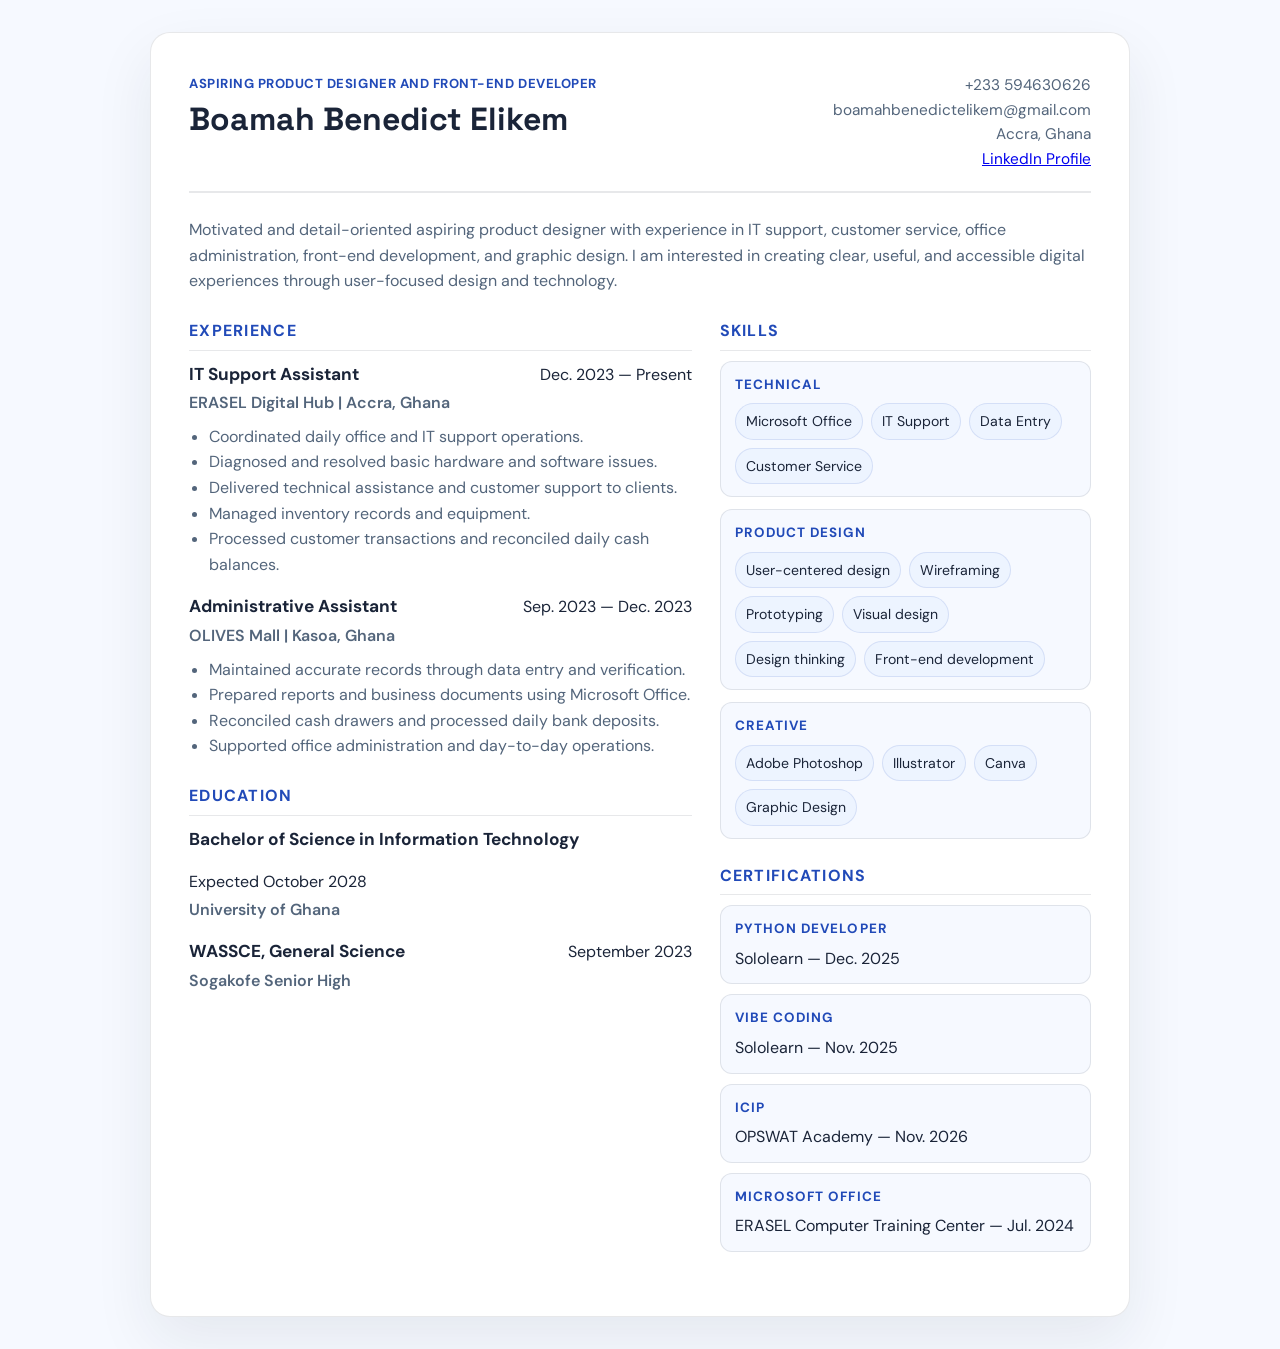
==== cv.html @ 37242420 "Polish portfolio presentation and accessibility" ====
<!DOCTYPE html>
<html lang="en">

<head>
    <meta charset="UTF-8" />
    <meta name="viewport" content="width=device-width, initial-scale=1.0" />
    <title>Boamah Benedict Elikem | CV</title>
    <link rel="preconnect" href="https://fonts.googleapis.com" />
    <link rel="preconnect" href="https://fonts.gstatic.com" crossorigin />
    <link href="https://fonts.googleapis.com/css2?family=DM+Sans:wght@400;500;600;700&amp;family=Space+Grotesk:wght@500;600;700&amp;display=swap" rel="stylesheet" />
    <style>
        :root {
            --primary: #214ab8;
            --accent: #1d9d8b;
            --text: #1a2438;
            --muted: #53657b;
            --bg: #f6f9ff;
            --card: #ffffff;
            --line: rgba(26, 36, 56, 0.1);
        }

        * {
            box-sizing: border-box;
        }

        body {
            margin: 0;
            font-family: "DM Sans", Arial, Helvetica, sans-serif;
            background: var(--bg);
            color: var(--text);
            line-height: 1.6;
        }

        .page {
            max-width: 980px;
            margin: 32px auto;
            background: var(--card);
            border: 1px solid var(--line);
            border-radius: 20px;
            box-shadow: 0 24px 60px rgba(26, 36, 56, 0.08);
            padding: 40px 38px;
        }

        .top {
            display: flex;
            justify-content: space-between;
            gap: 20px;
            border-bottom: 2px solid var(--line);
            padding-bottom: 20px;
            margin-bottom: 24px;
        }

        h1 {
            font-family: "Space Grotesk", Arial, Helvetica, sans-serif;
            margin: 0 0 6px;
            font-size: clamp(2rem, 2vw, 2.8rem);
        }

        .role {
            color: var(--primary);
            font-weight: 700;
            letter-spacing: 0.04em;
            text-transform: uppercase;
            font-size: 0.82rem;
        }

        .contact {
            text-align: right;
            font-size: 0.96rem;
            color: var(--muted);
        }

        .summary {
            margin-bottom: 24px;
            color: var(--muted);
            font-size: 1rem;
        }

        .grid {
            display: grid;
            grid-template-columns: 1.15fr 0.85fr;
            gap: 28px;
        }

        .section {
            margin-bottom: 24px;
        }

        .section h2 {
            font-size: 1rem;
            letter-spacing: 0.08em;
            text-transform: uppercase;
            color: var(--primary);
            margin: 0 0 10px;
            border-bottom: 1px solid var(--line);
            padding-bottom: 6px;
        }

        .job {
            margin-bottom: 16px;
        }

        .job-header {
            display: flex;
            justify-content: space-between;
            align-items: baseline;
            gap: 16px;
            flex-wrap: wrap;
        }

        .job-header h3 {
            margin: 0;
            font-size: 1.08rem;
        }

        .job-company {
            color: var(--muted);
            font-weight: 600;
            margin: 2px 0 6px;
        }

        .job ul {
            margin: 8px 0 0 20px;
            color: var(--muted);
            padding: 0;
        }

        .right-col .meta {
            display: grid;
            gap: 12px;
        }

        .meta-box {
            background: var(--bg);
            border: 1px solid var(--line);
            border-radius: 12px;
            padding: 12px 14px;
        }

        .meta-box strong {
            display: block;
            font-size: 0.84rem;
            text-transform: uppercase;
            letter-spacing: 0.08em;
            color: var(--primary);
            margin-bottom: 6px;
        }

        .certification + .certification {
            margin-top: 10px;
        }

        .skills {
            display: flex;
            flex-wrap: wrap;
            gap: 8px;
            margin-top: 8px;
        }

        .skills span {
            background: #edf4ff;
            color: var(--text);
            border: 1px solid rgba(33, 74, 184, 0.12);
            padding: 6px 10px;
            border-radius: 999px;
            font-size: 0.88rem;
        }

        @media print {
            body {
                background: #ffffff;
            }

            .page {
                margin: 0;
                max-width: none;
                border: 0;
                border-radius: 0;
                box-shadow: none;
            }
        }

        @media (max-width: 760px) {
            .page {
                padding: 24px 20px;
                margin: 18px auto;
            }

            .top,
            .grid {
                display: block;
            }

            .contact {
                text-align: left;
                margin-top: 10px;
            }
        }
    </style>
</head>

<body>
    <div class="page">
        <div class="top">
            <div>
                <div class="role">Aspiring Product Designer and Front-End Developer</div>
                <h1>Boamah Benedict Elikem</h1>
            </div>
            <div class="contact">
                <div>+233 594630626</div>
                <div>boamahbenedictelikem@gmail.com</div>
                <div>Accra, Ghana</div>
                <div><a href="https://www.linkedin.com/in/boamahelikem/" target="_blank"
                    rel="noopener noreferrer">LinkedIn Profile</a></div>
            </div>
        </div>

        <div class="summary">
            Motivated and detail-oriented aspiring product designer with experience in IT support, customer service,
            office administration, front-end development, and graphic design. I am interested in creating clear, useful, and
            accessible digital experiences through user-focused design and technology.
        </div>

        <div class="grid">
            <main>
                <div class="section">
                    <h2>Experience</h2>

                    <div class="job">
                        <div class="job-header">
                            <h3>IT Support Assistant</h3>
                            <span>Dec. 2023 — Present</span>
                        </div>
                        <div class="job-company">ERASEL Digital Hub | Accra, Ghana</div>
                        <ul>
                            <li>Coordinated daily office and IT support operations.</li>
                            <li>Diagnosed and resolved basic hardware and software issues.</li>
                            <li>Delivered technical assistance and customer support to clients.</li>
                            <li>Managed inventory records and equipment.</li>
                            <li>Processed customer transactions and reconciled daily cash balances.</li>
                        </ul>
                    </div>

                    <div class="job">
                        <div class="job-header">
                            <h3>Administrative Assistant</h3>
                            <span>Sep. 2023 — Dec. 2023</span>
                        </div>
                        <div class="job-company">OLIVES Mall | Kasoa, Ghana</div>
                        <ul>
                            <li>Maintained accurate records through data entry and verification.</li>
                            <li>Prepared reports and business documents using Microsoft Office.</li>
                            <li>Reconciled cash drawers and processed daily bank deposits.</li>
                            <li>Supported office administration and day-to-day operations.</li>
                        </ul>
                    </div>
                </div>

                <div class="section">
                    <h2>Education</h2>
                    <div class="job">
                        <div class="job-header">
                            <h3>Bachelor of Science in Information Technology</h3>
                            <span>Expected October 2028</span>
                        </div>
                        <div class="job-company">University of Ghana</div>
                    </div>
                    <div class="job">
                        <div class="job-header">
                            <h3>WASSCE, General Science</h3>
                            <span>September 2023</span>
                        </div>
                        <div class="job-company">Sogakofe Senior High</div>
                    </div>
                </div>
            </main>

            <aside class="right-col">
                <div class="section">
                    <h2>Skills</h2>
                    <div class="meta">
                        <div class="meta-box">
                            <strong>Technical</strong>
                            <div class="skills">
                                <span>Microsoft Office</span>
                                <span>IT Support</span>
                                <span>Data Entry</span>
                                <span>Customer Service</span>
                            </div>
                        </div>
                        <div class="meta-box">
                            <strong>Product Design</strong>
                            <div class="skills">
                                <span>User-centered design</span>
                                <span>Wireframing</span>
                                <span>Prototyping</span>
                                <span>Visual design</span>
                                <span>Design thinking</span>
                                <span>Front-end development</span>
                            </div>
                        </div>
                        <div class="meta-box">
                            <strong>Creative</strong>
                            <div class="skills">
                                <span>Adobe Photoshop</span>
                                <span>Illustrator</span>
                                <span>Canva</span>
                                <span>Graphic Design</span>
                            </div>
                        </div>
                    </div>
                </div>

                <div class="section">
                    <h2>Certifications</h2>
                    <div class="meta-box certification">
                        <strong>Python Developer</strong>
                        Sololearn — Dec. 2025
                    </div>
                    <div class="meta-box certification">
                        <strong>Vibe Coding</strong>
                        Sololearn — Nov. 2025
                    </div>
                    <div class="meta-box certification">
                        <strong>ICIP</strong>
                        OPSWAT Academy — Nov. 2026
                    </div>
                    <div class="meta-box certification">
                        <strong>Microsoft Office</strong>
                        ERASEL Computer Training Center — Jul. 2024
                    </div>
                </div>
            </aside>
        </div>
    </div>
</body>

</html>
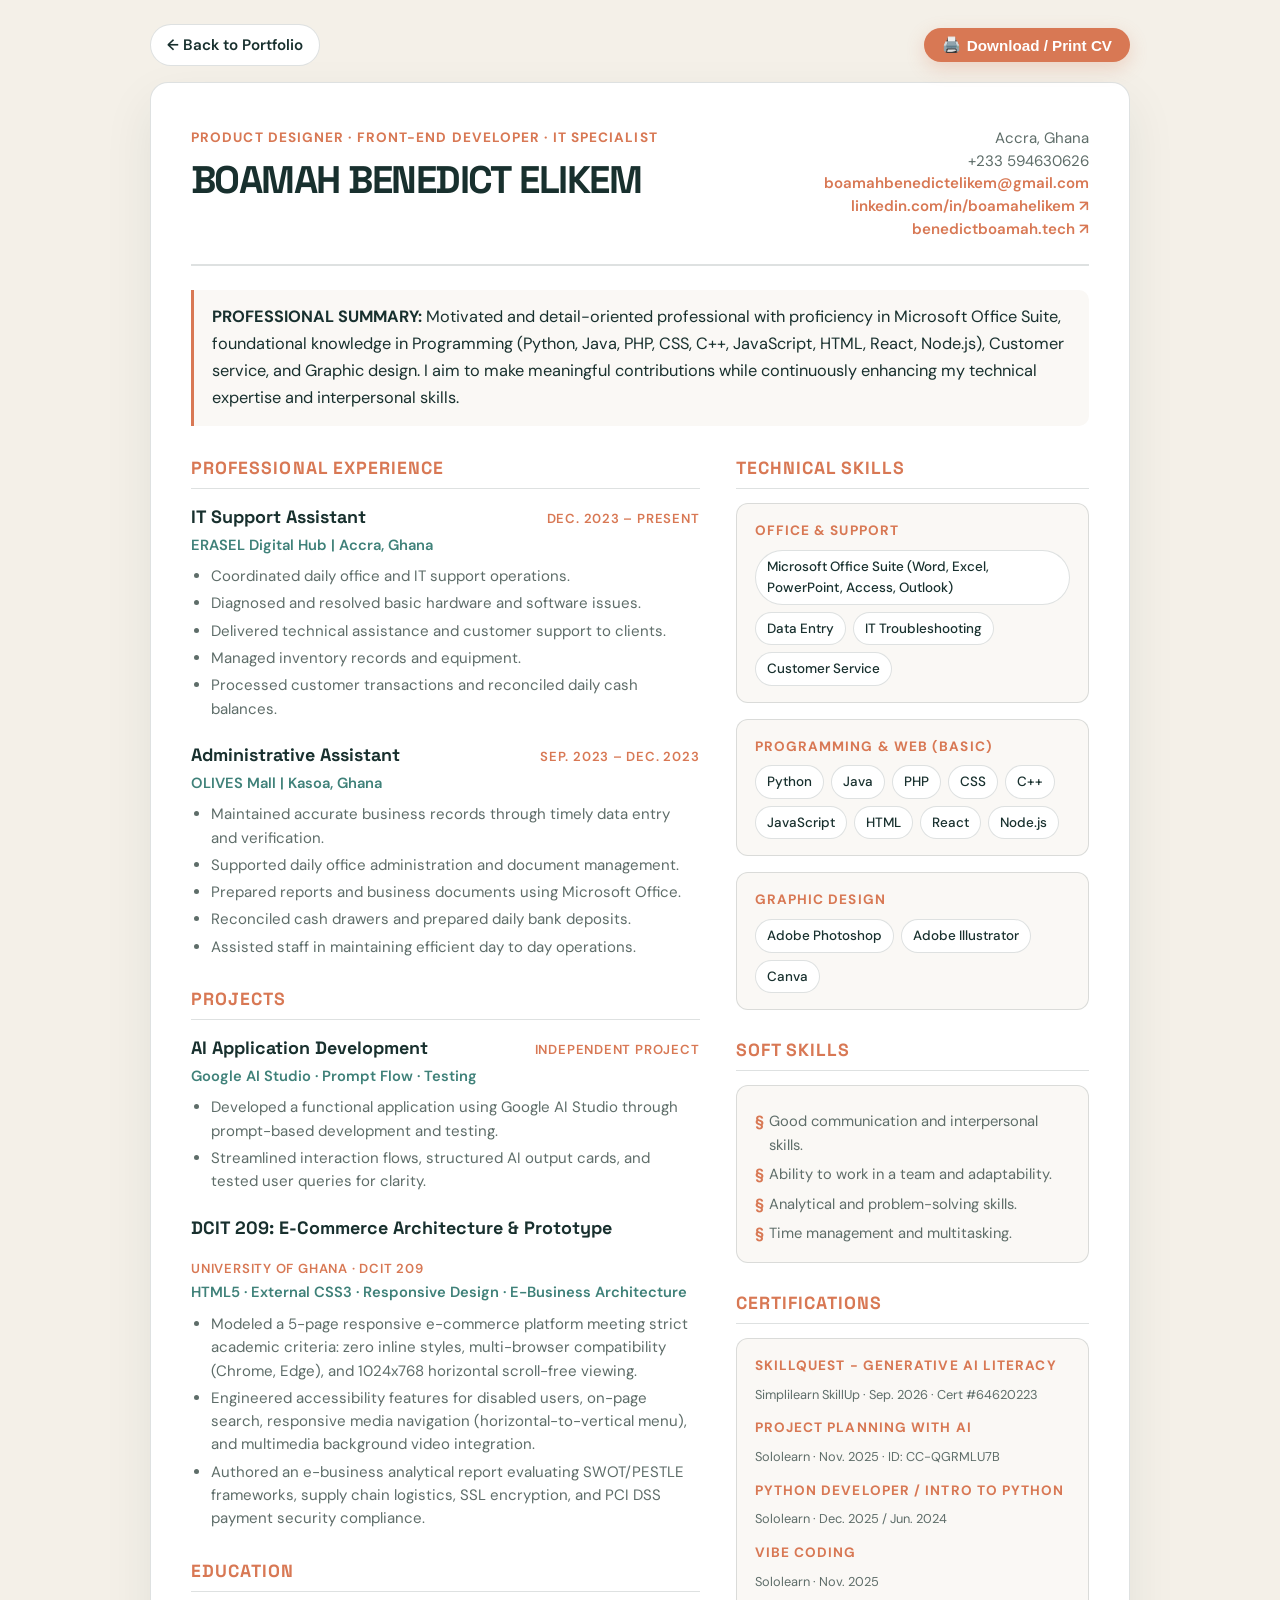
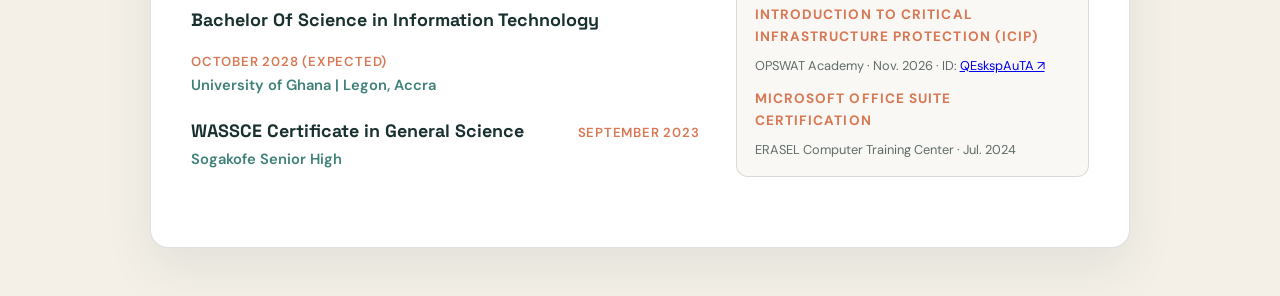
==== commit 174e4dec: "Enhance portfolio and CV with DCIT 209 e-commerce project, dark mode, case study modals, and verifie" ====
--- a/cv.html
+++ b/cv.html
@@ -1,338 +1,579 @@
-<!DOCTYPE html>
-<html lang="en">
-
-<head>
-    <meta charset="UTF-8" />
-    <meta name="viewport" content="width=device-width, initial-scale=1.0" />
-    <title>Boamah Benedict Elikem | CV</title>
-    <link rel="preconnect" href="https://fonts.googleapis.com" />
-    <link rel="preconnect" href="https://fonts.gstatic.com" crossorigin />
-    <link href="https://fonts.googleapis.com/css2?family=DM+Sans:wght@400;500;600;700&amp;family=Space+Grotesk:wght@500;600;700&amp;display=swap" rel="stylesheet" />
-    <style>
-        :root {
-            --primary: #214ab8;
-            --accent: #1d9d8b;
-            --text: #1a2438;
-            --muted: #53657b;
-            --bg: #f6f9ff;
-            --card: #ffffff;
-            --line: rgba(26, 36, 56, 0.1);
-        }
-
-        * {
-            box-sizing: border-box;
-        }
-
-        body {
-            margin: 0;
-            font-family: "DM Sans", Arial, Helvetica, sans-serif;
-            background: var(--bg);
-            color: var(--text);
-            line-height: 1.6;
-        }
-
-        .page {
-            max-width: 980px;
-            margin: 32px auto;
-            background: var(--card);
-            border: 1px solid var(--line);
-            border-radius: 20px;
-            box-shadow: 0 24px 60px rgba(26, 36, 56, 0.08);
-            padding: 40px 38px;
-        }
-
-        .top {
-            display: flex;
-            justify-content: space-between;
-            gap: 20px;
-            border-bottom: 2px solid var(--line);
-            padding-bottom: 20px;
-            margin-bottom: 24px;
-        }
-
-        h1 {
-            font-family: "Space Grotesk", Arial, Helvetica, sans-serif;
-            margin: 0 0 6px;
-            font-size: clamp(2rem, 2vw, 2.8rem);
-        }
-
-        .role {
-            color: var(--primary);
-            font-weight: 700;
-            letter-spacing: 0.04em;
-            text-transform: uppercase;
-            font-size: 0.82rem;
-        }
-
-        .contact {
-            text-align: right;
-            font-size: 0.96rem;
-            color: var(--muted);
-        }
-
-        .summary {
-            margin-bottom: 24px;
-            color: var(--muted);
-            font-size: 1rem;
-        }
-
-        .grid {
-            display: grid;
-            grid-template-columns: 1.15fr 0.85fr;
-            gap: 28px;
-        }
-
-        .section {
-            margin-bottom: 24px;
-        }
-
-        .section h2 {
-            font-size: 1rem;
-            letter-spacing: 0.08em;
-            text-transform: uppercase;
-            color: var(--primary);
-            margin: 0 0 10px;
-            border-bottom: 1px solid var(--line);
-            padding-bottom: 6px;
-        }
-
-        .job {
-            margin-bottom: 16px;
-        }
-
-        .job-header {
-            display: flex;
-            justify-content: space-between;
-            align-items: baseline;
-            gap: 16px;
-            flex-wrap: wrap;
-        }
-
-        .job-header h3 {
-            margin: 0;
-            font-size: 1.08rem;
-        }
-
-        .job-company {
-            color: var(--muted);
-            font-weight: 600;
-            margin: 2px 0 6px;
-        }
-
-        .job ul {
-            margin: 8px 0 0 20px;
-            color: var(--muted);
-            padding: 0;
-        }
-
-        .right-col .meta {
-            display: grid;
-            gap: 12px;
-        }
-
-        .meta-box {
-            background: var(--bg);
-            border: 1px solid var(--line);
-            border-radius: 12px;
-            padding: 12px 14px;
-        }
-
-        .meta-box strong {
-            display: block;
-            font-size: 0.84rem;
-            text-transform: uppercase;
-            letter-spacing: 0.08em;
-            color: var(--primary);
-            margin-bottom: 6px;
-        }
-
-        .certification + .certification {
-            margin-top: 10px;
-        }
-
-        .skills {
-            display: flex;
-            flex-wrap: wrap;
-            gap: 8px;
-            margin-top: 8px;
-        }
-
-        .skills span {
-            background: #edf4ff;
-            color: var(--text);
-            border: 1px solid rgba(33, 74, 184, 0.12);
-            padding: 6px 10px;
-            border-radius: 999px;
-            font-size: 0.88rem;
-        }
-
-        @media print {
-            body {
-                background: #ffffff;
-            }
-
-            .page {
-                margin: 0;
-                max-width: none;
-                border: 0;
-                border-radius: 0;
-                box-shadow: none;
-            }
-        }
-
-        @media (max-width: 760px) {
-            .page {
-                padding: 24px 20px;
-                margin: 18px auto;
-            }
-
-            .top,
-            .grid {
-                display: block;
-            }
-
-            .contact {
-                text-align: left;
-                margin-top: 10px;
-            }
-        }
-    </style>
-</head>
-
-<body>
-    <div class="page">
-        <div class="top">
-            <div>
-                <div class="role">Aspiring Product Designer and Front-End Developer</div>
-                <h1>Boamah Benedict Elikem</h1>
-            </div>
-            <div class="contact">
-                <div>+233 594630626</div>
-                <div>boamahbenedictelikem@gmail.com</div>
-                <div>Accra, Ghana</div>
-                <div><a href="https://www.linkedin.com/in/boamahelikem/" target="_blank"
-                    rel="noopener noreferrer">LinkedIn Profile</a></div>
-            </div>
-        </div>
-
-        <div class="summary">
-            Motivated and detail-oriented aspiring product designer with experience in IT support, customer service,
-            office administration, front-end development, and graphic design. I am interested in creating clear, useful, and
-            accessible digital experiences through user-focused design and technology.
-        </div>
-
-        <div class="grid">
-            <main>
-                <div class="section">
-                    <h2>Experience</h2>
-
-                    <div class="job">
-                        <div class="job-header">
-                            <h3>IT Support Assistant</h3>
-                            <span>Dec. 2023 — Present</span>
-                        </div>
-                        <div class="job-company">ERASEL Digital Hub | Accra, Ghana</div>
-                        <ul>
-                            <li>Coordinated daily office and IT support operations.</li>
-                            <li>Diagnosed and resolved basic hardware and software issues.</li>
-                            <li>Delivered technical assistance and customer support to clients.</li>
-                            <li>Managed inventory records and equipment.</li>
-                            <li>Processed customer transactions and reconciled daily cash balances.</li>
-                        </ul>
-                    </div>
-
-                    <div class="job">
-                        <div class="job-header">
-                            <h3>Administrative Assistant</h3>
-                            <span>Sep. 2023 — Dec. 2023</span>
-                        </div>
-                        <div class="job-company">OLIVES Mall | Kasoa, Ghana</div>
-                        <ul>
-                            <li>Maintained accurate records through data entry and verification.</li>
-                            <li>Prepared reports and business documents using Microsoft Office.</li>
-                            <li>Reconciled cash drawers and processed daily bank deposits.</li>
-                            <li>Supported office administration and day-to-day operations.</li>
-                        </ul>
-                    </div>
-                </div>
-
-                <div class="section">
-                    <h2>Education</h2>
-                    <div class="job">
-                        <div class="job-header">
-                            <h3>Bachelor of Science in Information Technology</h3>
-                            <span>Expected October 2028</span>
-                        </div>
-                        <div class="job-company">University of Ghana</div>
-                    </div>
-                    <div class="job">
-                        <div class="job-header">
-                            <h3>WASSCE, General Science</h3>
-                            <span>September 2023</span>
-                        </div>
-                        <div class="job-company">Sogakofe Senior High</div>
-                    </div>
-                </div>
-            </main>
-
-            <aside class="right-col">
-                <div class="section">
-                    <h2>Skills</h2>
-                    <div class="meta">
-                        <div class="meta-box">
-                            <strong>Technical</strong>
-                            <div class="skills">
-                                <span>Microsoft Office</span>
-                                <span>IT Support</span>
-                                <span>Data Entry</span>
-                                <span>Customer Service</span>
-                            </div>
-                        </div>
-                        <div class="meta-box">
-                            <strong>Product Design</strong>
-                            <div class="skills">
-                                <span>User-centered design</span>
-                                <span>Wireframing</span>
-                                <span>Prototyping</span>
-                                <span>Visual design</span>
-                                <span>Design thinking</span>
-                                <span>Front-end development</span>
-                            </div>
-                        </div>
-                        <div class="meta-box">
-                            <strong>Creative</strong>
-                            <div class="skills">
-                                <span>Adobe Photoshop</span>
-                                <span>Illustrator</span>
-                                <span>Canva</span>
-                                <span>Graphic Design</span>
-                            </div>
-                        </div>
-                    </div>
-                </div>
-
-                <div class="section">
-                    <h2>Certifications</h2>
-                    <div class="meta-box certification">
-                        <strong>Python Developer</strong>
-                        Sololearn — Dec. 2025
-                    </div>
-                    <div class="meta-box certification">
-                        <strong>Vibe Coding</strong>
-                        Sololearn — Nov. 2025
-                    </div>
-                    <div class="meta-box certification">
-                        <strong>ICIP</strong>
-                        OPSWAT Academy — Nov. 2026
-                    </div>
-                    <div class="meta-box certification">
-                        <strong>Microsoft Office</strong>
-                        ERASEL Computer Training Center — Jul. 2024
-                    </div>
-                </div>
-            </aside>
-        </div>
-    </div>
-</body>
-
+<!DOCTYPE html>
+<html lang="en">
+
+<head>
+    <meta charset="UTF-8" />
+    <meta name="viewport" content="width=device-width, initial-scale=1.0" />
+    <meta name="description" content="Curriculum Vitae of Boamah Benedict Elikem — Product Designer, Front-End Developer & IT Support Specialist based in Accra, Ghana." />
+    <title>Boamah Benedict Elikem | Curriculum Vitae</title>
+
+    <!-- Favicon -->
+    <link rel="icon" type="image/svg+xml" href="favicon.svg" />
+
+    <!-- Open Graph & Social -->
+    <meta property="og:title" content="Boamah Benedict Elikem | Curriculum Vitae" />
+    <meta property="og:description" content="Curriculum Vitae of Boamah Benedict Elikem — Product Designer, Front-End Developer & IT Specialist." />
+    <meta property="og:image" content="https://benedictboamah.tech/profile-picture.png" />
+    <meta property="og:url" content="https://benedictboamah.tech/cv.html" />
+
+    <link rel="preconnect" href="https://fonts.googleapis.com" />
+    <link rel="preconnect" href="https://fonts.gstatic.com" crossorigin />
+    <link href="https://fonts.googleapis.com/css2?family=DM+Sans:ital,wght@0,400;0,500;0,600;0,700;1,400&family=Space+Grotesk:wght@500;600;700&display=swap" rel="stylesheet" />
+
+    <style>
+        :root {
+            --primary: #d87854;
+            --primary-dark: #b85b37;
+            --accent: #3f8179;
+            --text: #18302e;
+            --muted: #5e6d69;
+            --bg: #f4f0e8;
+            --card: #ffffff;
+            --line: rgba(24, 48, 46, 0.14);
+            --pill-bg: #eaf1ef;
+        }
+
+        * {
+            box-sizing: border-box;
+            margin: 0;
+            padding: 0;
+        }
+
+        body {
+            font-family: "DM Sans", -apple-system, BlinkMacSystemFont, "Segoe UI", Roboto, sans-serif;
+            background: var(--bg);
+            color: var(--text);
+            line-height: 1.6;
+            padding: 24px 16px 48px;
+        }
+
+        /* Top Action Bar */
+        .action-bar {
+            max-width: 980px;
+            margin: 0 auto 16px;
+            display: flex;
+            justify-content: space-between;
+            align-items: center;
+        }
+
+        .back-link {
+            display: inline-flex;
+            align-items: center;
+            gap: 6px;
+            color: var(--text);
+            text-decoration: none;
+            font-weight: 600;
+            font-size: 0.95rem;
+            padding: 8px 16px;
+            border-radius: 99px;
+            background: var(--card);
+            border: 1px solid var(--line);
+            transition: background 0.2s ease, color 0.2s ease, border-color 0.2s ease;
+        }
+
+        .back-link:hover {
+            background: var(--primary);
+            color: #ffffff;
+            border-color: var(--primary);
+        }
+
+        .print-btn {
+            display: inline-flex;
+            align-items: center;
+            gap: 6px;
+            background: var(--primary);
+            color: #ffffff;
+            border: none;
+            padding: 8px 18px;
+            border-radius: 99px;
+            font-weight: 600;
+            font-size: 0.95rem;
+            cursor: pointer;
+            box-shadow: 0 6px 18px rgba(216, 120, 84, 0.25);
+            transition: background 0.2s ease, transform 0.2s ease;
+        }
+
+        .print-btn:hover {
+            background: var(--primary-dark);
+            transform: translateY(-1px);
+        }
+
+        /* Main CV Page */
+        .page {
+            max-width: 980px;
+            margin: 0 auto;
+            background: var(--card);
+            border: 1px solid var(--line);
+            border-radius: 18px;
+            box-shadow: 0 20px 50px rgba(24, 48, 46, 0.08);
+            padding: 44px 40px;
+        }
+
+        .top {
+            display: flex;
+            justify-content: space-between;
+            gap: 24px;
+            border-bottom: 2px solid var(--line);
+            padding-bottom: 24px;
+            margin-bottom: 24px;
+        }
+
+        h1 {
+            font-family: "Space Grotesk", sans-serif;
+            margin: 0 0 6px;
+            font-size: clamp(2rem, 3vw, 2.7rem);
+            letter-spacing: -0.04em;
+            color: var(--text);
+            text-transform: uppercase;
+        }
+
+        .role {
+            color: var(--primary);
+            font-weight: 700;
+            letter-spacing: 0.08em;
+            text-transform: uppercase;
+            font-size: 0.85rem;
+        }
+
+        .contact {
+            text-align: right;
+            font-size: 0.94rem;
+            color: var(--muted);
+            line-height: 1.5;
+        }
+
+        .contact a {
+            color: var(--primary);
+            text-decoration: none;
+            font-weight: 600;
+        }
+
+        .contact a:hover {
+            text-decoration: underline;
+        }
+
+        .summary {
+            margin-bottom: 28px;
+            color: var(--text);
+            font-size: 1.02rem;
+            line-height: 1.65;
+            background: #faf8f5;
+            border-left: 3px solid var(--primary);
+            padding: 14px 18px;
+            border-radius: 0 10px 10px 0;
+        }
+
+        .grid {
+            display: grid;
+            grid-template-columns: 1.18fr 0.82fr;
+            gap: 36px;
+        }
+
+        .section {
+            margin-bottom: 26px;
+        }
+
+        .section h2 {
+            font-family: "Space Grotesk", sans-serif;
+            font-size: 1.1rem;
+            letter-spacing: 0.06em;
+            text-transform: uppercase;
+            color: var(--primary);
+            margin: 0 0 14px;
+            border-bottom: 1.5px solid var(--line);
+            padding-bottom: 6px;
+        }
+
+        .job {
+            margin-bottom: 20px;
+        }
+
+        .job-header {
+            display: flex;
+            justify-content: space-between;
+            align-items: baseline;
+            gap: 16px;
+            flex-wrap: wrap;
+        }
+
+        .job-header h3 {
+            margin: 0;
+            font-size: 1.12rem;
+            color: var(--text);
+            font-family: "Space Grotesk", sans-serif;
+        }
+
+        .job-date {
+            color: var(--primary);
+            font-size: 0.82rem;
+            font-weight: 600;
+            text-transform: uppercase;
+            letter-spacing: 0.06em;
+        }
+
+        .job-company {
+            color: var(--accent);
+            font-weight: 600;
+            font-size: 0.92rem;
+            margin: 2px 0 8px;
+        }
+
+        .job ul {
+            margin: 8px 0 0 20px;
+            color: var(--muted);
+            font-size: 0.94rem;
+            padding: 0;
+            display: grid;
+            gap: 4px;
+        }
+
+        .job ul li {
+            line-height: 1.55;
+        }
+
+        /* Right Column */
+        .meta {
+            display: grid;
+            gap: 16px;
+        }
+
+        .meta-box {
+            background: #faf8f5;
+            border: 1px solid var(--line);
+            border-radius: 12px;
+            padding: 16px 18px;
+        }
+
+        .meta-box strong {
+            display: block;
+            font-size: 0.85rem;
+            text-transform: uppercase;
+            letter-spacing: 0.08em;
+            color: var(--primary);
+            margin-bottom: 8px;
+        }
+
+        .certification {
+            font-size: 0.92rem;
+            color: var(--text);
+        }
+
+        .certification + .certification {
+            margin-top: 12px;
+        }
+
+        .cert-date {
+            display: block;
+            font-size: 0.8rem;
+            color: var(--muted);
+            margin-top: 2px;
+        }
+
+        .skills {
+            display: flex;
+            flex-wrap: wrap;
+            gap: 7px;
+            margin-top: 8px;
+        }
+
+        .skills span {
+            background: var(--card);
+            color: var(--text);
+            border: 1px solid var(--line);
+            padding: 5px 11px;
+            border-radius: 999px;
+            font-size: 0.84rem;
+            font-weight: 500;
+        }
+
+        .soft-skills-list {
+            list-style: none;
+            display: grid;
+            gap: 6px;
+            margin-top: 8px;
+        }
+
+        .soft-skills-list li {
+            position: relative;
+            padding-left: 14px;
+            font-size: 0.92rem;
+            color: var(--muted);
+        }
+
+        .soft-skills-list li::before {
+            content: "§";
+            position: absolute;
+            left: 0;
+            color: var(--primary);
+            font-weight: 700;
+        }
+
+        /* Print Media Styles */
+        @media print {
+            body {
+                background: #ffffff;
+                color: #000000;
+                padding: 0;
+            }
+
+            .action-bar {
+                display: none !important;
+            }
+
+            .page {
+                margin: 0;
+                max-width: none;
+                border: 0;
+                border-radius: 0;
+                box-shadow: none;
+                padding: 0;
+            }
+
+            .summary {
+                background: none;
+                border-left-color: #000;
+                padding: 8px 12px;
+            }
+
+            .meta-box {
+                background: none;
+                border-color: #ccc;
+            }
+
+            .skills span {
+                border-color: #ccc;
+            }
+        }
+
+        @media (max-width: 760px) {
+            body {
+                padding: 16px 12px;
+            }
+
+            .page {
+                padding: 26px 20px;
+                border-radius: 14px;
+            }
+
+            .top,
+            .grid {
+                display: block;
+            }
+
+            .contact {
+                text-align: left;
+                margin-top: 14px;
+            }
+
+            .right-col {
+                margin-top: 28px;
+            }
+        }
+    </style>
+</head>
+
+<body>
+    <!-- Action Bar for Web Visitors -->
+    <div class="action-bar">
+        <a class="back-link" href="index.html">← Back to Portfolio</a>
+        <button class="print-btn" onclick="window.print()" type="button" title="Print or save as PDF">
+            <span>🖨️</span> Download / Print CV
+        </button>
+    </div>
+
+    <div class="page">
+        <div class="top">
+            <div>
+                <div class="role">Product Designer · Front-End Developer · IT Specialist</div>
+                <h1>Boamah Benedict Elikem</h1>
+            </div>
+            <div class="contact">
+                <div>Accra, Ghana</div>
+                <div>+233 594630626</div>
+                <div><a href="mailto:boamahbenedictelikem@gmail.com">boamahbenedictelikem@gmail.com</a></div>
+                <div><a href="https://www.linkedin.com/in/boamahelikem/" target="_blank" rel="noopener noreferrer">linkedin.com/in/boamahelikem ↗</a></div>
+                <div><a href="https://benedictboamah.tech" target="_blank" rel="noopener noreferrer">benedictboamah.tech ↗</a></div>
+            </div>
+        </div>
+
+        <div class="summary">
+            <strong>PROFESSIONAL SUMMARY:</strong> Motivated and detail-oriented professional with proficiency in Microsoft Office Suite, foundational knowledge in Programming (Python, Java, PHP, CSS, C++, JavaScript, HTML, React, Node.js), Customer service, and Graphic design. I aim to make meaningful contributions while continuously enhancing my technical expertise and interpersonal skills.
+        </div>
+
+        <div class="grid">
+            <main>
+                <!-- Professional Experience -->
+                <div class="section">
+                    <h2>Professional Experience</h2>
+
+                    <div class="job">
+                        <div class="job-header">
+                            <h3>IT Support Assistant</h3>
+                            <span class="job-date">Dec. 2023 – Present</span>
+                        </div>
+                        <div class="job-company">ERASEL Digital Hub | Accra, Ghana</div>
+                        <ul>
+                            <li>Coordinated daily office and IT support operations.</li>
+                            <li>Diagnosed and resolved basic hardware and software issues.</li>
+                            <li>Delivered technical assistance and customer support to clients.</li>
+                            <li>Managed inventory records and equipment.</li>
+                            <li>Processed customer transactions and reconciled daily cash balances.</li>
+                        </ul>
+                    </div>
+
+                    <div class="job">
+                        <div class="job-header">
+                            <h3>Administrative Assistant</h3>
+                            <span class="job-date">Sep. 2023 – Dec. 2023</span>
+                        </div>
+                        <div class="job-company">OLIVES Mall | Kasoa, Ghana</div>
+                        <ul>
+                            <li>Maintained accurate business records through timely data entry and verification.</li>
+                            <li>Supported daily office administration and document management.</li>
+                            <li>Prepared reports and business documents using Microsoft Office.</li>
+                            <li>Reconciled cash drawers and prepared daily bank deposits.</li>
+                            <li>Assisted staff in maintaining efficient day to day operations.</li>
+                        </ul>
+                    </div>
+                </div>
+
+                <!-- Projects Section -->
+                <div class="section">
+                    <h2>Projects</h2>
+
+                    <div class="job">
+                        <div class="job-header">
+                            <h3>AI Application Development</h3>
+                            <span class="job-date">Independent Project</span>
+                        </div>
+                        <div class="job-company">Google AI Studio · Prompt Flow · Testing</div>
+                        <ul>
+                            <li>Developed a functional application using Google AI Studio through prompt-based development and testing.</li>
+                            <li>Streamlined interaction flows, structured AI output cards, and tested user queries for clarity.</li>
+                        </ul>
+                    </div>
+
+                    <div class="job">
+                        <div class="job-header">
+                            <h3>DCIT 209: E-Commerce Architecture &amp; Prototype</h3>
+                            <span class="job-date">University of Ghana · DCIT 209</span>
+                        </div>
+                        <div class="job-company">HTML5 · External CSS3 · Responsive Design · E-Business Architecture</div>
+                        <ul>
+                            <li>Modeled a 5-page responsive e-commerce platform meeting strict academic criteria: zero inline styles, multi-browser compatibility (Chrome, Edge), and 1024x768 horizontal scroll-free viewing.</li>
+                            <li>Engineered accessibility features for disabled users, on-page search, responsive media navigation (horizontal-to-vertical menu), and multimedia background video integration.</li>
+                            <li>Authored an e-business analytical report evaluating SWOT/PESTLE frameworks, supply chain logistics, SSL encryption, and PCI DSS payment security compliance.</li>
+                        </ul>
+                    </div>
+                </div>
+
+                <!-- Education Section -->
+                <div class="section">
+                    <h2>Education</h2>
+                    <div class="job">
+                        <div class="job-header">
+                            <h3>Bachelor Of Science in Information Technology</h3>
+                            <span class="job-date">October 2028 (Expected)</span>
+                        </div>
+                        <div class="job-company">University of Ghana | Legon, Accra</div>
+                    </div>
+                    <div class="job">
+                        <div class="job-header">
+                            <h3>WASSCE Certificate in General Science</h3>
+                            <span class="job-date">September 2023</span>
+                        </div>
+                        <div class="job-company">Sogakofe Senior High</div>
+                    </div>
+                </div>
+            </main>
+
+            <aside class="right-col">
+                <!-- Technical Skills -->
+                <div class="section">
+                    <h2>Technical Skills</h2>
+                    <div class="meta">
+                        <div class="meta-box">
+                            <strong>Office &amp; Support</strong>
+                            <div class="skills">
+                                <span>Microsoft Office Suite (Word, Excel, PowerPoint, Access, Outlook)</span>
+                                <span>Data Entry</span>
+                                <span>IT Troubleshooting</span>
+                                <span>Customer Service</span>
+                            </div>
+                        </div>
+
+                        <div class="meta-box">
+                            <strong>Programming &amp; Web (Basic)</strong>
+                            <div class="skills">
+                                <span>Python</span>
+                                <span>Java</span>
+                                <span>PHP</span>
+                                <span>CSS</span>
+                                <span>C++</span>
+                                <span>JavaScript</span>
+                                <span>HTML</span>
+                                <span>React</span>
+                                <span>Node.js</span>
+                            </div>
+                        </div>
+
+                        <div class="meta-box">
+                            <strong>Graphic Design</strong>
+                            <div class="skills">
+                                <span>Adobe Photoshop</span>
+                                <span>Adobe Illustrator</span>
+                                <span>Canva</span>
+                            </div>
+                        </div>
+                    </div>
+                </div>
+
+                <!-- Soft Skills -->
+                <div class="section">
+                    <h2>Soft Skills</h2>
+                    <div class="meta-box">
+                        <ul class="soft-skills-list">
+                            <li>Good communication and interpersonal skills.</li>
+                            <li>Ability to work in a team and adaptability.</li>
+                            <li>Analytical and problem-solving skills.</li>
+                            <li>Time management and multitasking.</li>
+                        </ul>
+                    </div>
+                </div>
+
+                <!-- Certifications -->
+                <div class="section">
+                    <h2>Certifications</h2>
+                    <div class="meta-box">
+                        <div class="certification">
+                            <strong>SkillQuest - Generative AI Literacy</strong>
+                            <span class="cert-date">Simplilearn SkillUp · Sep. 2026 · Cert #64620223</span>
+                        </div>
+                        <div class="certification">
+                            <strong>Project Planning with AI</strong>
+                            <span class="cert-date">Sololearn · Nov. 2025 · ID: CC-QGRMLU7B</span>
+                        </div>
+                        <div class="certification">
+                            <strong>Python Developer / Intro to Python</strong>
+                            <span class="cert-date">Sololearn · Dec. 2025 / Jun. 2024</span>
+                        </div>
+                        <div class="certification">
+                            <strong>Vibe Coding</strong>
+                            <span class="cert-date">Sololearn · Nov. 2025</span>
+                        </div>
+                        <div class="certification">
+                            <strong>Introduction to Critical Infrastructure Protection (ICIP)</strong>
+                            <span class="cert-date">OPSWAT Academy · Nov. 2026 · ID: <a href="https://learn.opswatacademy.com/certificate/QEskspAuTA" target="_blank" rel="noopener noreferrer">QEskspAuTA ↗</a></span>
+                        </div>
+                        <div class="certification">
+                            <strong>Microsoft Office Suite Certification</strong>
+                            <span class="cert-date">ERASEL Computer Training Center · Jul. 2024</span>
+                        </div>
+                    </div>
+                </div>
+            </aside>
+        </div>
+    </div>
+</body>
+
 </html>
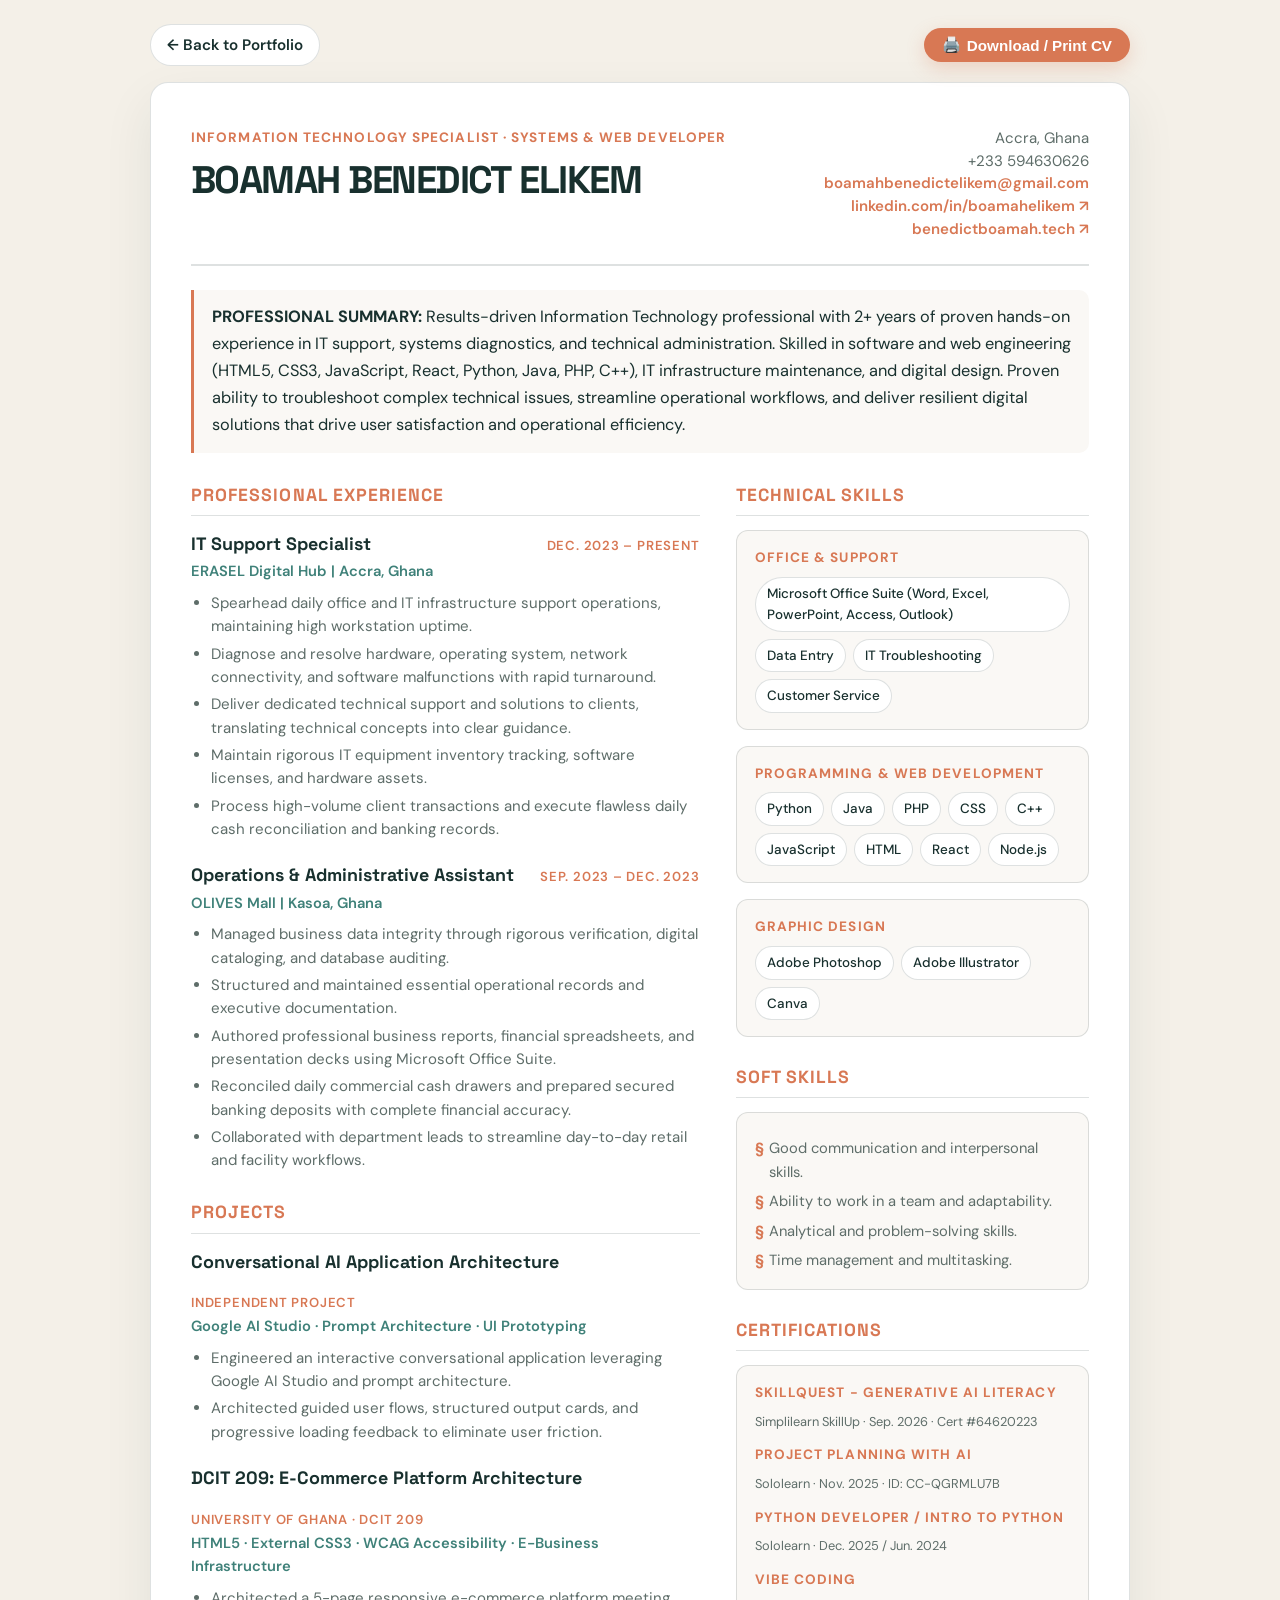
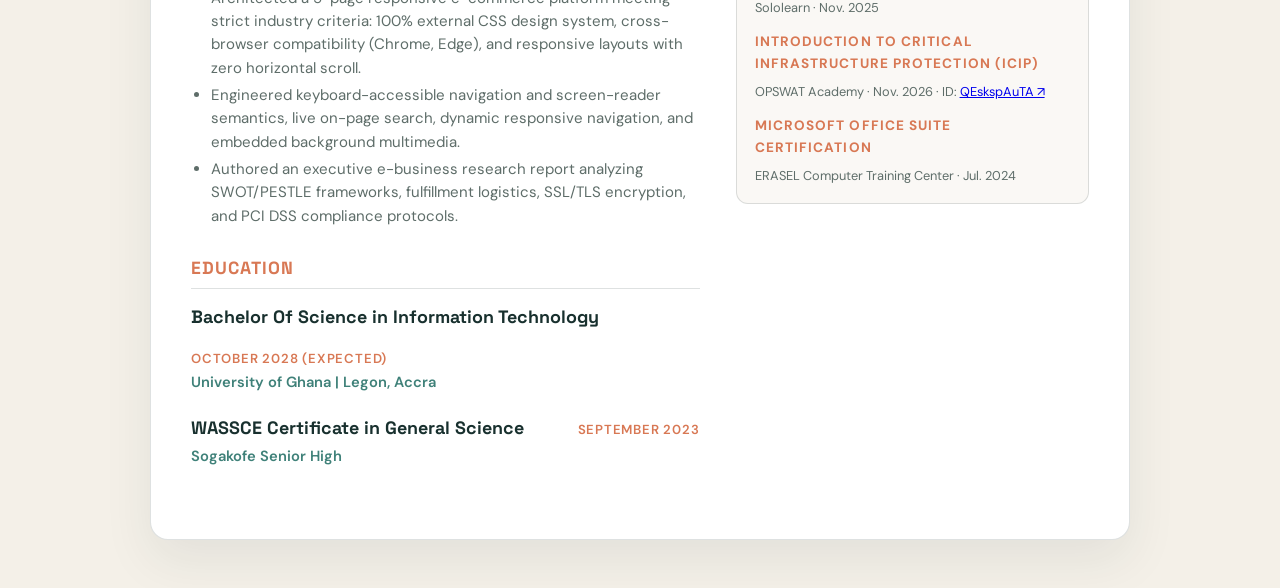
==== commit bfdafd52: "Elevate portfolio positioning, refine UX & accessibility, and add local server" ====
--- a/cv.html
+++ b/cv.html
@@ -4,7 +4,7 @@
 <head>
     <meta charset="UTF-8" />
     <meta name="viewport" content="width=device-width, initial-scale=1.0" />
-    <meta name="description" content="Curriculum Vitae of Boamah Benedict Elikem — Product Designer, Front-End Developer & IT Support Specialist based in Accra, Ghana." />
+    <meta name="description" content="Curriculum Vitae of Boamah Benedict Elikem — Information Technology Student &amp; IT Support Specialist based in Accra, Ghana." />
     <title>Boamah Benedict Elikem | Curriculum Vitae</title>
 
     <!-- Favicon -->
@@ -12,7 +12,7 @@
 
     <!-- Open Graph & Social -->
     <meta property="og:title" content="Boamah Benedict Elikem | Curriculum Vitae" />
-    <meta property="og:description" content="Curriculum Vitae of Boamah Benedict Elikem — Product Designer, Front-End Developer & IT Specialist." />
+    <meta property="og:description" content="Curriculum Vitae of Boamah Benedict Elikem — Information Technology Student &amp; IT Specialist." />
     <meta property="og:image" content="https://benedictboamah.tech/profile-picture.png" />
     <meta property="og:url" content="https://benedictboamah.tech/cv.html" />
 
@@ -384,7 +384,7 @@
     <div class="page">
         <div class="top">
             <div>
-                <div class="role">Product Designer · Front-End Developer · IT Specialist</div>
+                <div class="role">Information Technology Specialist · Systems &amp; Web Developer</div>
                 <h1>Boamah Benedict Elikem</h1>
             </div>
             <div class="contact">
@@ -397,7 +397,7 @@
         </div>
 
         <div class="summary">
-            <strong>PROFESSIONAL SUMMARY:</strong> Motivated and detail-oriented professional with proficiency in Microsoft Office Suite, foundational knowledge in Programming (Python, Java, PHP, CSS, C++, JavaScript, HTML, React, Node.js), Customer service, and Graphic design. I aim to make meaningful contributions while continuously enhancing my technical expertise and interpersonal skills.
+            <strong>PROFESSIONAL SUMMARY:</strong> Results-driven Information Technology professional with 2+ years of proven hands-on experience in IT support, systems diagnostics, and technical administration. Skilled in software and web engineering (HTML5, CSS3, JavaScript, React, Python, Java, PHP, C++), IT infrastructure maintenance, and digital design. Proven ability to troubleshoot complex technical issues, streamline operational workflows, and deliver resilient digital solutions that drive user satisfaction and operational efficiency.
         </div>
 
         <div class="grid">
@@ -408,31 +408,31 @@
 
                     <div class="job">
                         <div class="job-header">
-                            <h3>IT Support Assistant</h3>
+                            <h3>IT Support Specialist</h3>
                             <span class="job-date">Dec. 2023 – Present</span>
                         </div>
                         <div class="job-company">ERASEL Digital Hub | Accra, Ghana</div>
                         <ul>
-                            <li>Coordinated daily office and IT support operations.</li>
-                            <li>Diagnosed and resolved basic hardware and software issues.</li>
-                            <li>Delivered technical assistance and customer support to clients.</li>
-                            <li>Managed inventory records and equipment.</li>
-                            <li>Processed customer transactions and reconciled daily cash balances.</li>
+                            <li>Spearhead daily office and IT infrastructure support operations, maintaining high workstation uptime.</li>
+                            <li>Diagnose and resolve hardware, operating system, network connectivity, and software malfunctions with rapid turnaround.</li>
+                            <li>Deliver dedicated technical support and solutions to clients, translating technical concepts into clear guidance.</li>
+                            <li>Maintain rigorous IT equipment inventory tracking, software licenses, and hardware assets.</li>
+                            <li>Process high-volume client transactions and execute flawless daily cash reconciliation and banking records.</li>
                         </ul>
                     </div>
 
                     <div class="job">
                         <div class="job-header">
-                            <h3>Administrative Assistant</h3>
+                            <h3>Operations &amp; Administrative Assistant</h3>
                             <span class="job-date">Sep. 2023 – Dec. 2023</span>
                         </div>
                         <div class="job-company">OLIVES Mall | Kasoa, Ghana</div>
                         <ul>
-                            <li>Maintained accurate business records through timely data entry and verification.</li>
-                            <li>Supported daily office administration and document management.</li>
-                            <li>Prepared reports and business documents using Microsoft Office.</li>
-                            <li>Reconciled cash drawers and prepared daily bank deposits.</li>
-                            <li>Assisted staff in maintaining efficient day to day operations.</li>
+                            <li>Managed business data integrity through rigorous verification, digital cataloging, and database auditing.</li>
+                            <li>Structured and maintained essential operational records and executive documentation.</li>
+                            <li>Authored professional business reports, financial spreadsheets, and presentation decks using Microsoft Office Suite.</li>
+                            <li>Reconciled daily commercial cash drawers and prepared secured banking deposits with complete financial accuracy.</li>
+                            <li>Collaborated with department leads to streamline day-to-day retail and facility workflows.</li>
                         </ul>
                     </div>
                 </div>
@@ -443,26 +443,26 @@
 
                     <div class="job">
                         <div class="job-header">
-                            <h3>AI Application Development</h3>
+                            <h3>Conversational AI Application Architecture</h3>
                             <span class="job-date">Independent Project</span>
                         </div>
-                        <div class="job-company">Google AI Studio · Prompt Flow · Testing</div>
+                        <div class="job-company">Google AI Studio · Prompt Architecture · UI Prototyping</div>
                         <ul>
-                            <li>Developed a functional application using Google AI Studio through prompt-based development and testing.</li>
-                            <li>Streamlined interaction flows, structured AI output cards, and tested user queries for clarity.</li>
+                            <li>Engineered an interactive conversational application leveraging Google AI Studio and prompt architecture.</li>
+                            <li>Architected guided user flows, structured output cards, and progressive loading feedback to eliminate user friction.</li>
                         </ul>
                     </div>
 
                     <div class="job">
                         <div class="job-header">
-                            <h3>DCIT 209: E-Commerce Architecture &amp; Prototype</h3>
+                            <h3>DCIT 209: E-Commerce Platform Architecture</h3>
                             <span class="job-date">University of Ghana · DCIT 209</span>
                         </div>
-                        <div class="job-company">HTML5 · External CSS3 · Responsive Design · E-Business Architecture</div>
+                        <div class="job-company">HTML5 · External CSS3 · WCAG Accessibility · E-Business Infrastructure</div>
                         <ul>
-                            <li>Modeled a 5-page responsive e-commerce platform meeting strict academic criteria: zero inline styles, multi-browser compatibility (Chrome, Edge), and 1024x768 horizontal scroll-free viewing.</li>
-                            <li>Engineered accessibility features for disabled users, on-page search, responsive media navigation (horizontal-to-vertical menu), and multimedia background video integration.</li>
-                            <li>Authored an e-business analytical report evaluating SWOT/PESTLE frameworks, supply chain logistics, SSL encryption, and PCI DSS payment security compliance.</li>
+                            <li>Architected a 5-page responsive e-commerce platform meeting strict industry criteria: 100% external CSS design system, cross-browser compatibility (Chrome, Edge), and responsive layouts with zero horizontal scroll.</li>
+                            <li>Engineered keyboard-accessible navigation and screen-reader semantics, live on-page search, dynamic responsive navigation, and embedded background multimedia.</li>
+                            <li>Authored an executive e-business research report analyzing SWOT/PESTLE frameworks, fulfillment logistics, SSL/TLS encryption, and PCI DSS compliance protocols.</li>
                         </ul>
                     </div>
                 </div>
@@ -503,7 +503,7 @@
                         </div>
 
                         <div class="meta-box">
-                            <strong>Programming &amp; Web (Basic)</strong>
+                            <strong>Programming &amp; Web Development</strong>
                             <div class="skills">
                                 <span>Python</span>
                                 <span>Java</span>
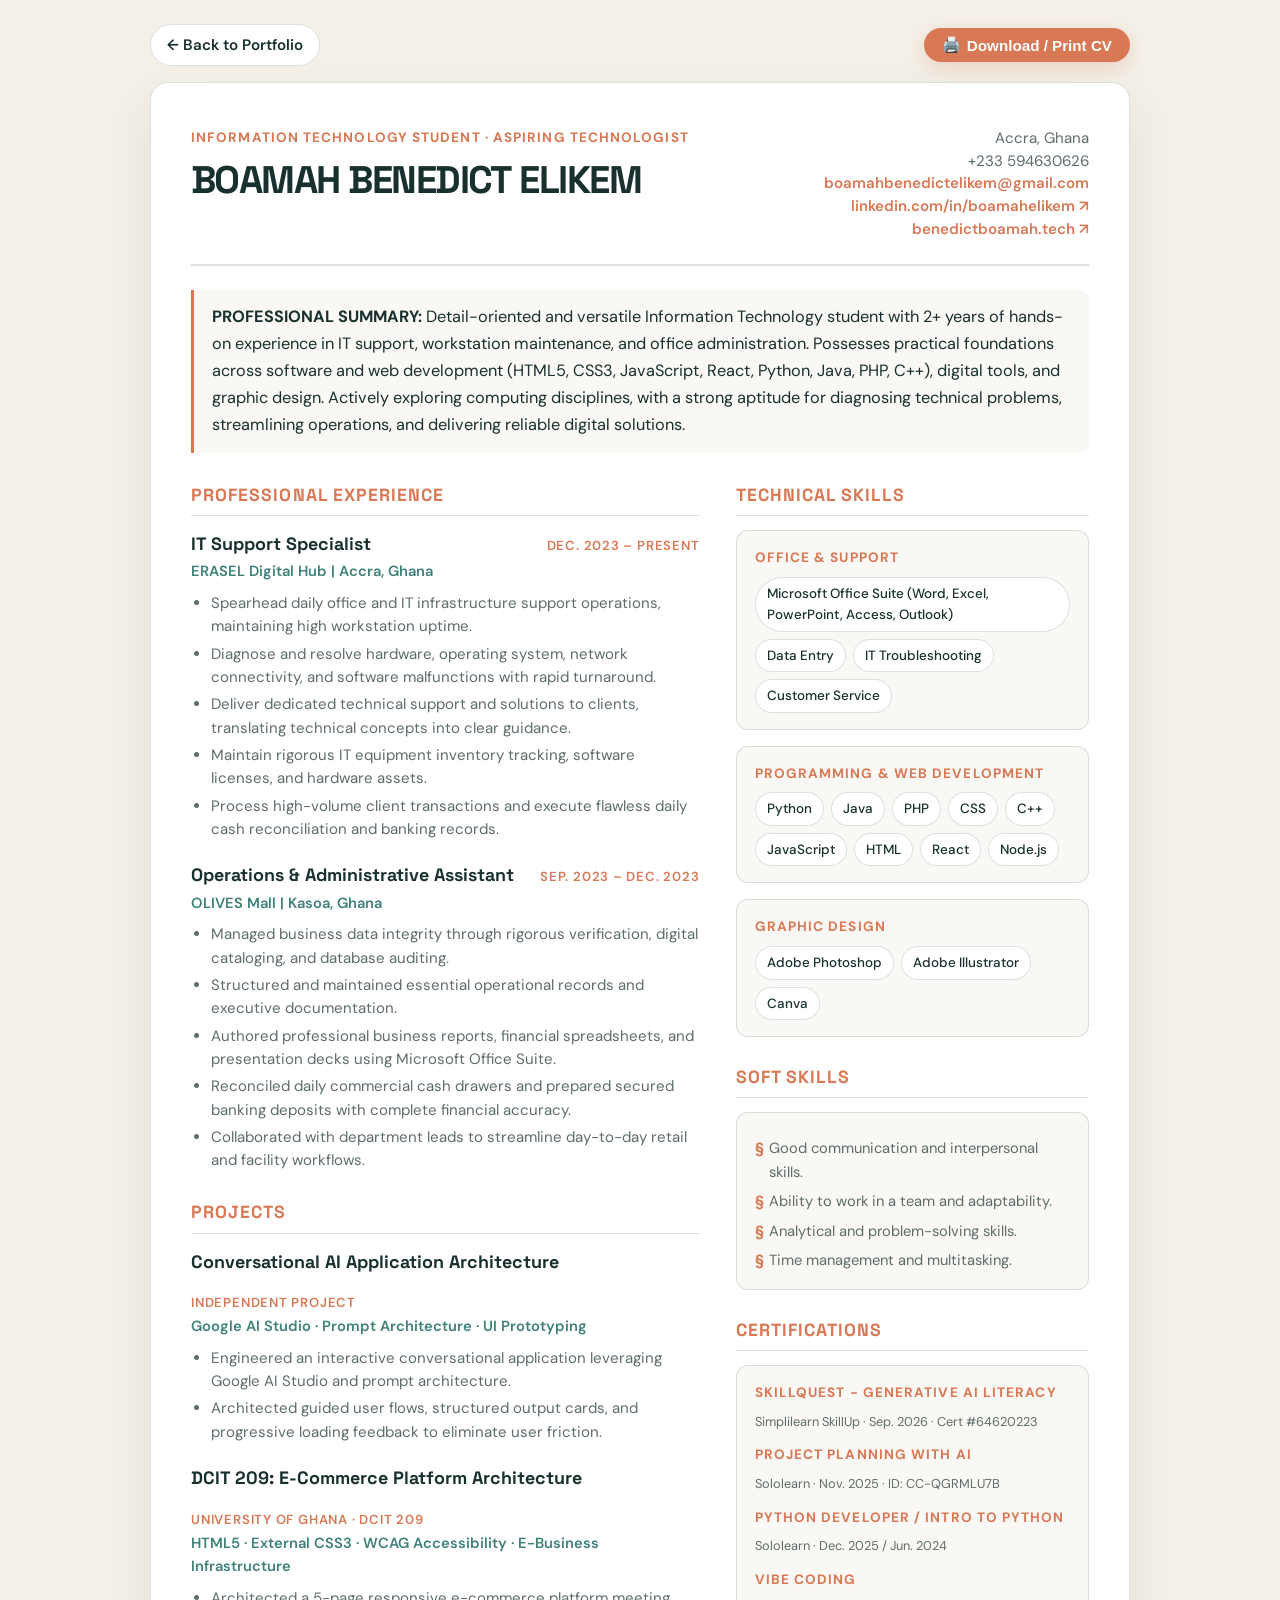
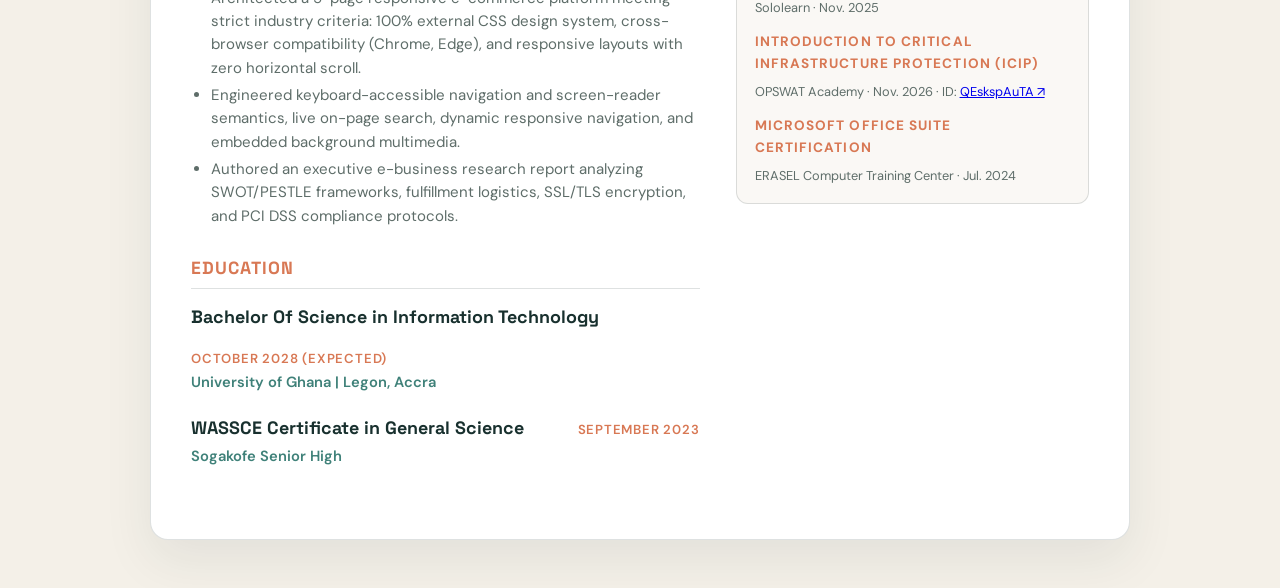
==== commit 6a054c04: "Update title and role to Information Technology Student & Aspiring Technologist" ====
--- a/cv.html
+++ b/cv.html
@@ -4,15 +4,15 @@
 <head>
     <meta charset="UTF-8" />
     <meta name="viewport" content="width=device-width, initial-scale=1.0" />
-    <meta name="description" content="Curriculum Vitae of Boamah Benedict Elikem — Information Technology Student &amp; IT Support Specialist based in Accra, Ghana." />
-    <title>Boamah Benedict Elikem | Curriculum Vitae</title>
+    <meta name="description" content="Curriculum Vitae of Boamah Benedict Elikem — Information Technology Student &amp; Aspiring Technologist based in Accra, Ghana." />
+    <title>Boamah Benedict Elikem | Information Technology Student &amp; Aspiring Technologist</title>
 
     <!-- Favicon -->
     <link rel="icon" type="image/svg+xml" href="favicon.svg" />
 
     <!-- Open Graph & Social -->
-    <meta property="og:title" content="Boamah Benedict Elikem | Curriculum Vitae" />
-    <meta property="og:description" content="Curriculum Vitae of Boamah Benedict Elikem — Information Technology Student &amp; IT Specialist." />
+    <meta property="og:title" content="Boamah Benedict Elikem | Information Technology Student &amp; Aspiring Technologist" />
+    <meta property="og:description" content="Curriculum Vitae of Boamah Benedict Elikem — Information Technology Student &amp; Aspiring Technologist based in Accra, Ghana." />
     <meta property="og:image" content="https://benedictboamah.tech/profile-picture.png" />
     <meta property="og:url" content="https://benedictboamah.tech/cv.html" />
 
@@ -384,7 +384,7 @@
     <div class="page">
         <div class="top">
             <div>
-                <div class="role">Information Technology Specialist · Systems &amp; Web Developer</div>
+                <div class="role">Information Technology Student · Aspiring Technologist</div>
                 <h1>Boamah Benedict Elikem</h1>
             </div>
             <div class="contact">
@@ -397,7 +397,7 @@
         </div>
 
         <div class="summary">
-            <strong>PROFESSIONAL SUMMARY:</strong> Results-driven Information Technology professional with 2+ years of proven hands-on experience in IT support, systems diagnostics, and technical administration. Skilled in software and web engineering (HTML5, CSS3, JavaScript, React, Python, Java, PHP, C++), IT infrastructure maintenance, and digital design. Proven ability to troubleshoot complex technical issues, streamline operational workflows, and deliver resilient digital solutions that drive user satisfaction and operational efficiency.
+            <strong>PROFESSIONAL SUMMARY:</strong> Detail-oriented and versatile Information Technology student with 2+ years of hands-on experience in IT support, workstation maintenance, and office administration. Possesses practical foundations across software and web development (HTML5, CSS3, JavaScript, React, Python, Java, PHP, C++), digital tools, and graphic design. Actively exploring computing disciplines, with a strong aptitude for diagnosing technical problems, streamlining operations, and delivering reliable digital solutions.
         </div>
 
         <div class="grid">
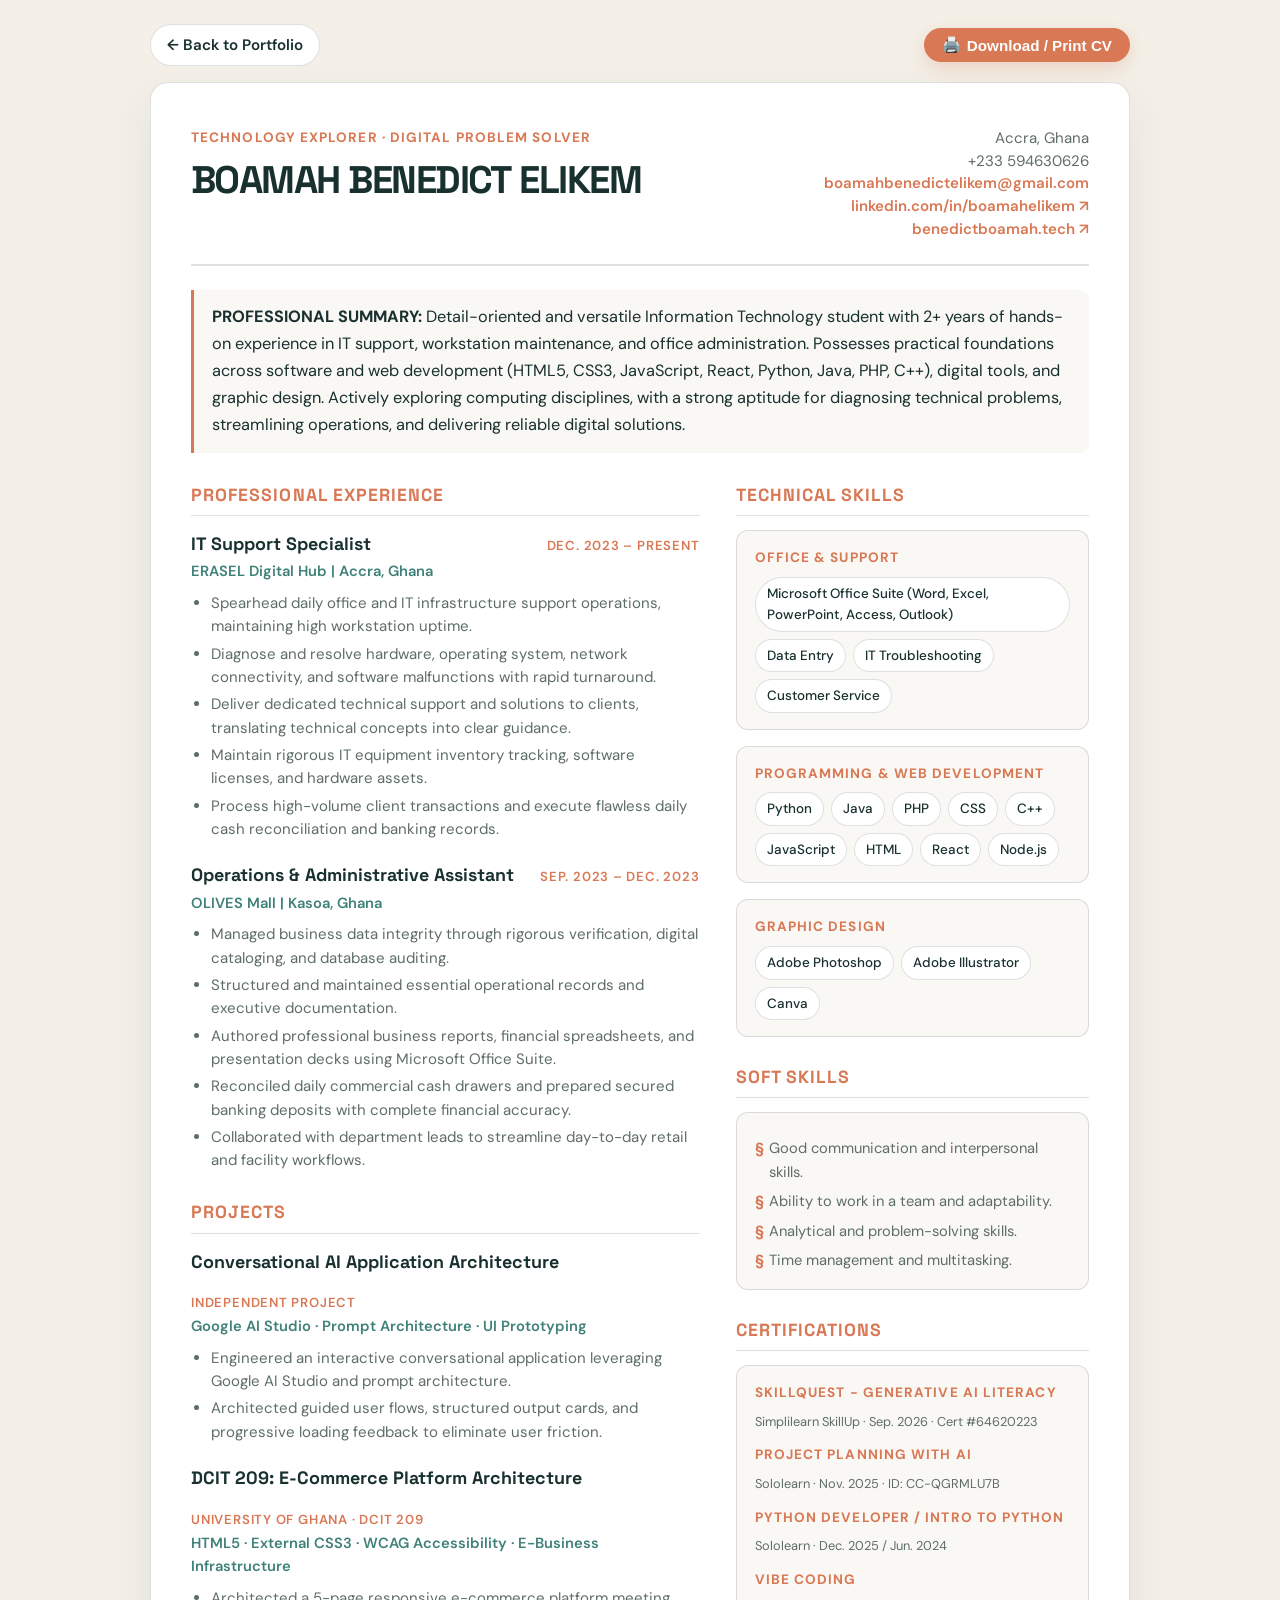
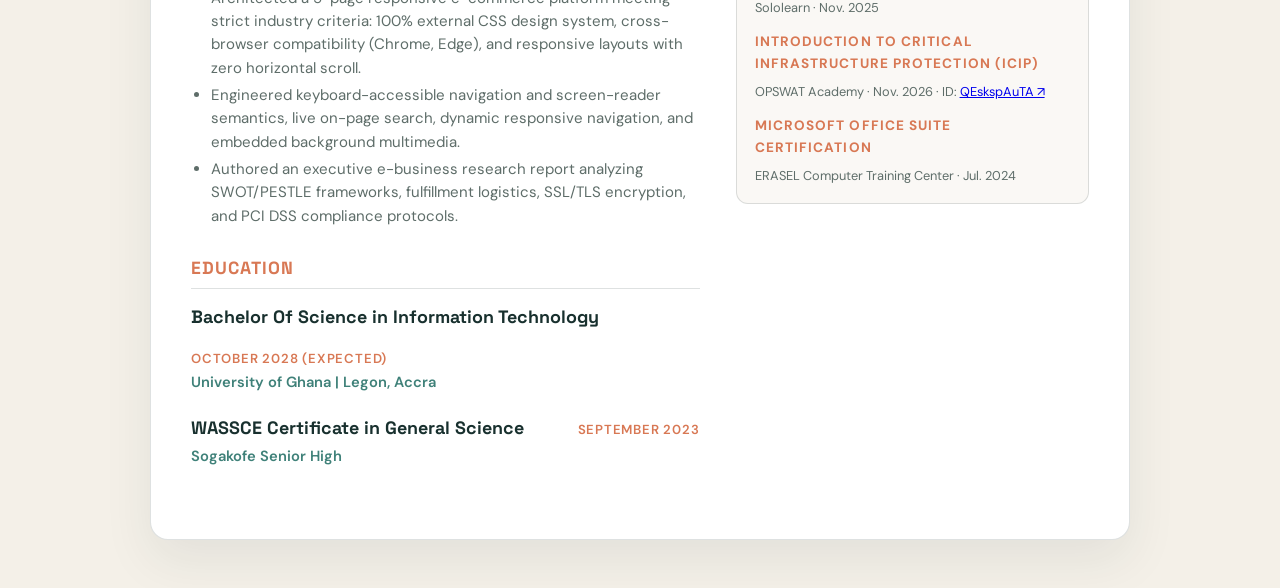
==== commit 4547b1ce: "Refine CV print layout and portfolio positioning" ====
--- a/cv.html
+++ b/cv.html
@@ -4,15 +4,15 @@
 <head>
     <meta charset="UTF-8" />
     <meta name="viewport" content="width=device-width, initial-scale=1.0" />
-    <meta name="description" content="Curriculum Vitae of Boamah Benedict Elikem — Information Technology Student &amp; Aspiring Technologist based in Accra, Ghana." />
-    <title>Boamah Benedict Elikem | Information Technology Student &amp; Aspiring Technologist</title>
+    <meta name="description" content="Curriculum Vitae of Boamah Benedict Elikem — Technology Explorer &amp; Digital Problem Solver based in Accra, Ghana." />
+    <title>Benedict Boamah Elikem | Crafting the Future of Tech</title>
 
     <!-- Favicon -->
     <link rel="icon" type="image/svg+xml" href="favicon.svg" />
 
     <!-- Open Graph & Social -->
-    <meta property="og:title" content="Boamah Benedict Elikem | Information Technology Student &amp; Aspiring Technologist" />
-    <meta property="og:description" content="Curriculum Vitae of Boamah Benedict Elikem — Information Technology Student &amp; Aspiring Technologist based in Accra, Ghana." />
+    <meta property="og:title" content="Boamah Benedict Elikem | Technology Explorer &amp; Digital Problem Solver" />
+    <meta property="og:description" content="Curriculum Vitae of Boamah Benedict Elikem — Technology Explorer &amp; Digital Problem Solver based in Accra, Ghana." />
     <meta property="og:image" content="https://benedictboamah.tech/profile-picture.png" />
     <meta property="og:url" content="https://benedictboamah.tech/cv.html" />
 
@@ -309,11 +309,20 @@
         }
 
         /* Print Media Styles */
+        @page {
+            size: A4;
+            margin: 9mm 10mm;
+        }
+
         @media print {
             body {
                 background: #ffffff;
                 color: #000000;
                 padding: 0;
+                font-size: 9.15pt;
+                line-height: 1.32;
+                -webkit-print-color-adjust: exact;
+                print-color-adjust: exact;
             }
 
             .action-bar {
@@ -327,6 +336,123 @@
                 border-radius: 0;
                 box-shadow: none;
                 padding: 0;
+                /* Keeps the full CV within two A4 pages in Chromium print previews. */
+                zoom: 0.9;
+            }
+
+            .top {
+                gap: 14px;
+                padding-bottom: 10px;
+                margin-bottom: 10px;
+            }
+
+            h1 {
+                font-size: 22pt;
+                margin-bottom: 2px;
+            }
+
+            .role,
+            .contact {
+                font-size: 8.3pt;
+            }
+
+            .summary {
+                margin-bottom: 12px;
+                font-size: 8.8pt;
+                line-height: 1.35;
+            }
+
+            .grid {
+                gap: 18px;
+            }
+
+            .section {
+                margin-bottom: 13px;
+                break-inside: avoid;
+                page-break-inside: avoid;
+            }
+
+            .section h2 {
+                font-size: 9.4pt;
+                margin-bottom: 7px;
+                padding-bottom: 3px;
+            }
+
+            .job {
+                margin-bottom: 9px;
+                break-inside: avoid;
+                page-break-inside: avoid;
+            }
+
+            .job-header {
+                gap: 8px;
+            }
+
+            .job-header h3 {
+                font-size: 9.4pt;
+            }
+
+            .job-date,
+            .job-company {
+                font-size: 8pt;
+            }
+
+            .job-company {
+                margin: 1px 0 3px;
+            }
+
+            .job ul {
+                margin: 3px 0 0 13px;
+                font-size: 8.25pt;
+                gap: 1px;
+            }
+
+            .job ul li {
+                line-height: 1.27;
+            }
+
+            .meta {
+                gap: 7px;
+            }
+
+            .meta-box {
+                padding: 8px 9px;
+                break-inside: avoid;
+                page-break-inside: avoid;
+            }
+
+            .meta-box strong {
+                font-size: 7.7pt;
+                margin-bottom: 4px;
+            }
+
+            .skills {
+                gap: 3px;
+                margin-top: 3px;
+            }
+
+            .skills span {
+                padding: 2px 5px;
+                font-size: 7.35pt;
+            }
+
+            .soft-skills-list {
+                gap: 2px;
+                margin-top: 3px;
+            }
+
+            .soft-skills-list li,
+            .certification {
+                font-size: 8pt;
+            }
+
+            .certification + .certification {
+                margin-top: 5px;
+            }
+
+            .cert-date {
+                font-size: 7.3pt;
+                margin-top: 0;
             }
 
             .summary {
@@ -384,7 +510,7 @@
     <div class="page">
         <div class="top">
             <div>
-                <div class="role">Information Technology Student · Aspiring Technologist</div>
+                <div class="role">Technology Explorer · Digital Problem Solver</div>
                 <h1>Boamah Benedict Elikem</h1>
             </div>
             <div class="contact">
@@ -576,4 +702,4 @@
     </div>
 </body>
 
-</html>+</html>
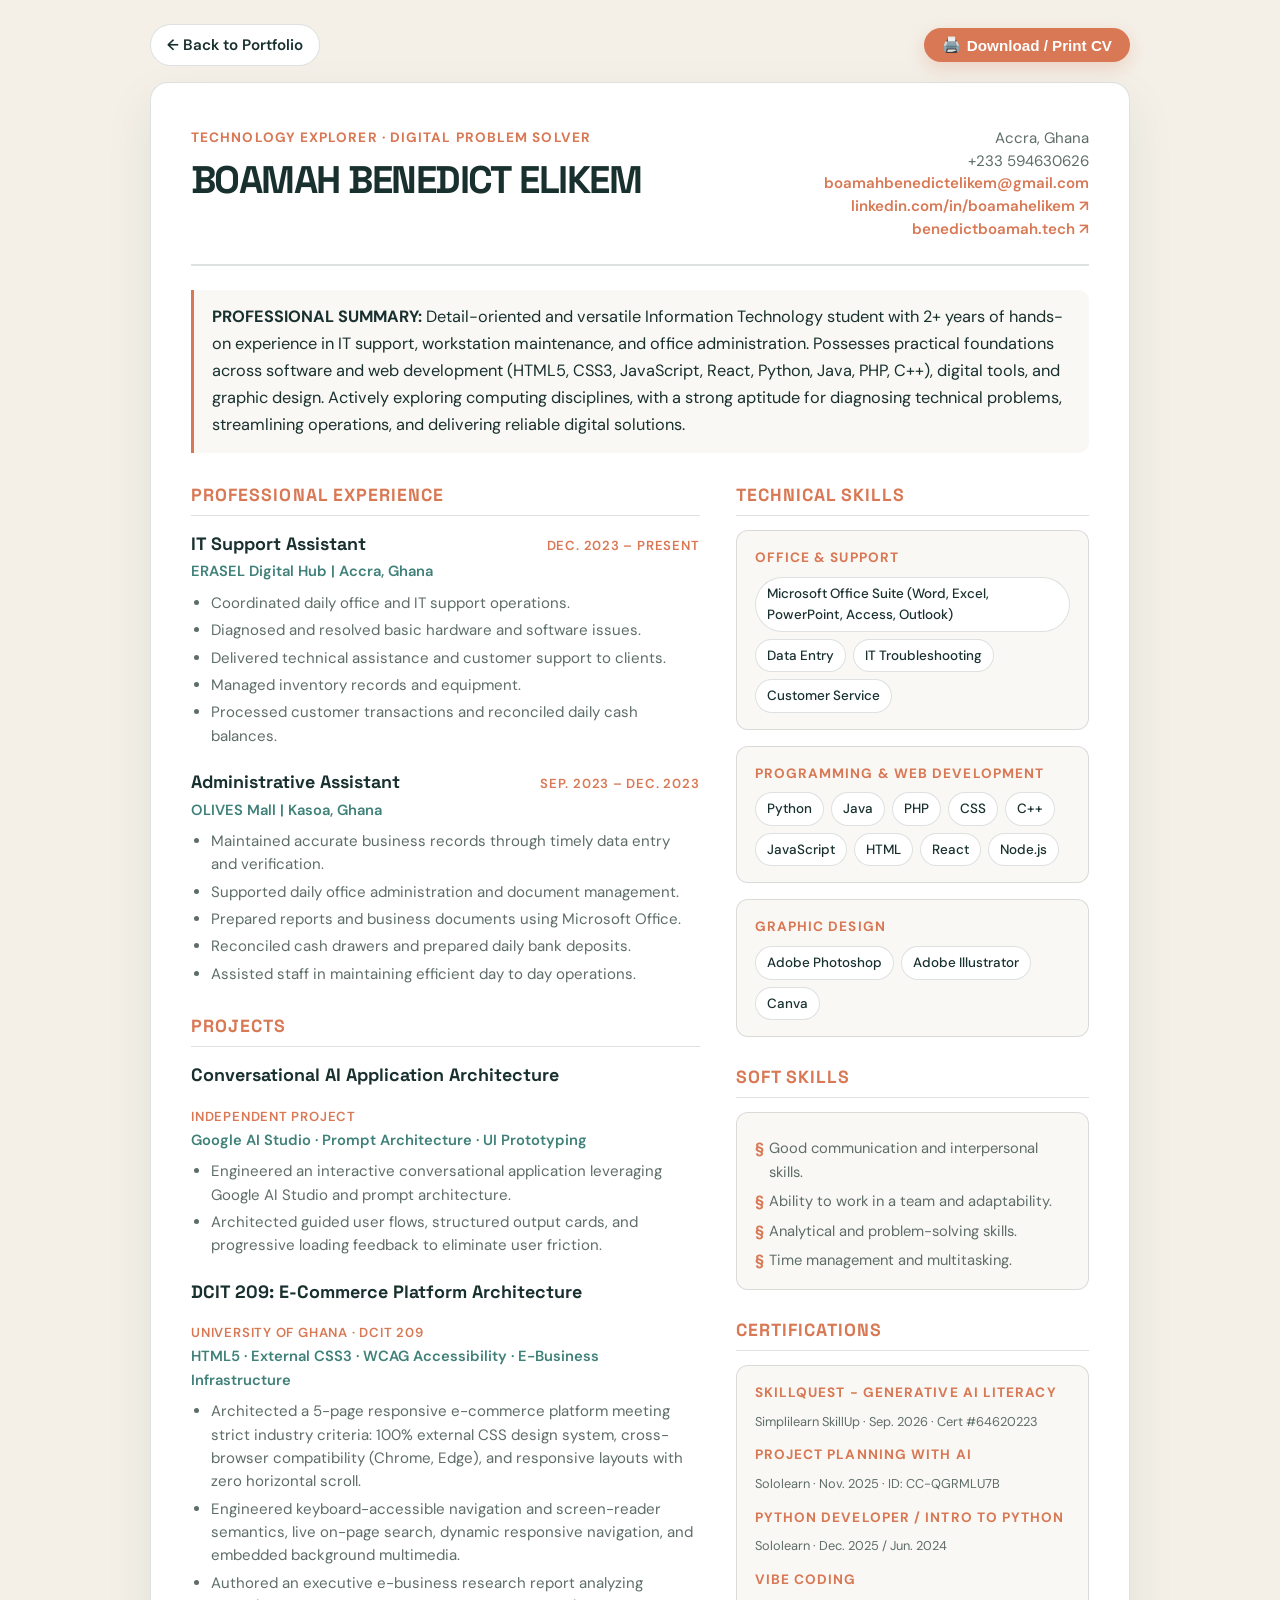
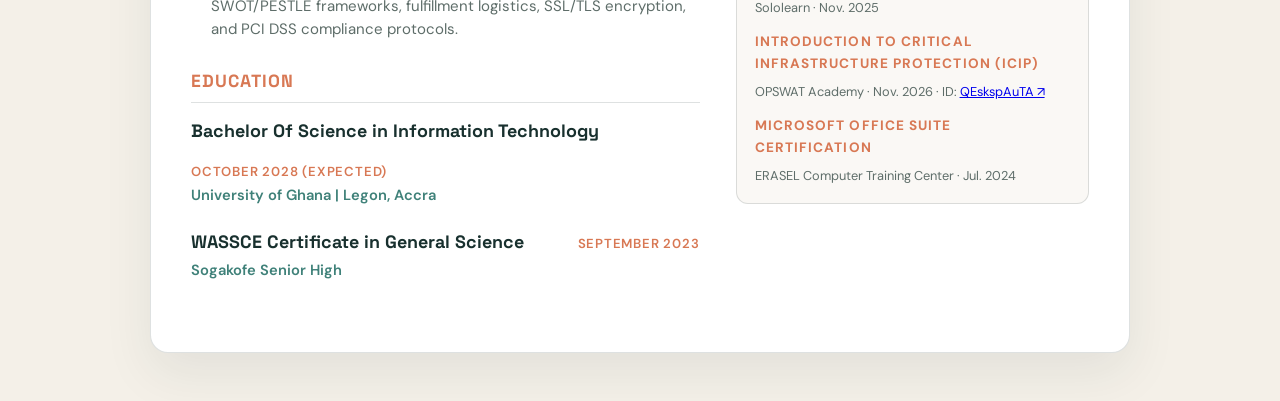
==== commit d82cd10d: "Update CV work experience with accurate job titles and bullet points" ====
--- a/cv.html
+++ b/cv.html
@@ -534,31 +534,31 @@
 
                     <div class="job">
                         <div class="job-header">
-                            <h3>IT Support Specialist</h3>
+                            <h3>IT Support Assistant</h3>
                             <span class="job-date">Dec. 2023 – Present</span>
                         </div>
                         <div class="job-company">ERASEL Digital Hub | Accra, Ghana</div>
                         <ul>
-                            <li>Spearhead daily office and IT infrastructure support operations, maintaining high workstation uptime.</li>
-                            <li>Diagnose and resolve hardware, operating system, network connectivity, and software malfunctions with rapid turnaround.</li>
-                            <li>Deliver dedicated technical support and solutions to clients, translating technical concepts into clear guidance.</li>
-                            <li>Maintain rigorous IT equipment inventory tracking, software licenses, and hardware assets.</li>
-                            <li>Process high-volume client transactions and execute flawless daily cash reconciliation and banking records.</li>
+                            <li>Coordinated daily office and IT support operations.</li>
+                            <li>Diagnosed and resolved basic hardware and software issues.</li>
+                            <li>Delivered technical assistance and customer support to clients.</li>
+                            <li>Managed inventory records and equipment.</li>
+                            <li>Processed customer transactions and reconciled daily cash balances.</li>
                         </ul>
                     </div>
 
                     <div class="job">
                         <div class="job-header">
-                            <h3>Operations &amp; Administrative Assistant</h3>
+                            <h3>Administrative Assistant</h3>
                             <span class="job-date">Sep. 2023 – Dec. 2023</span>
                         </div>
                         <div class="job-company">OLIVES Mall | Kasoa, Ghana</div>
                         <ul>
-                            <li>Managed business data integrity through rigorous verification, digital cataloging, and database auditing.</li>
-                            <li>Structured and maintained essential operational records and executive documentation.</li>
-                            <li>Authored professional business reports, financial spreadsheets, and presentation decks using Microsoft Office Suite.</li>
-                            <li>Reconciled daily commercial cash drawers and prepared secured banking deposits with complete financial accuracy.</li>
-                            <li>Collaborated with department leads to streamline day-to-day retail and facility workflows.</li>
+                            <li>Maintained accurate business records through timely data entry and verification.</li>
+                            <li>Supported daily office administration and document management.</li>
+                            <li>Prepared reports and business documents using Microsoft Office.</li>
+                            <li>Reconciled cash drawers and prepared daily bank deposits.</li>
+                            <li>Assisted staff in maintaining efficient day to day operations.</li>
                         </ul>
                     </div>
                 </div>
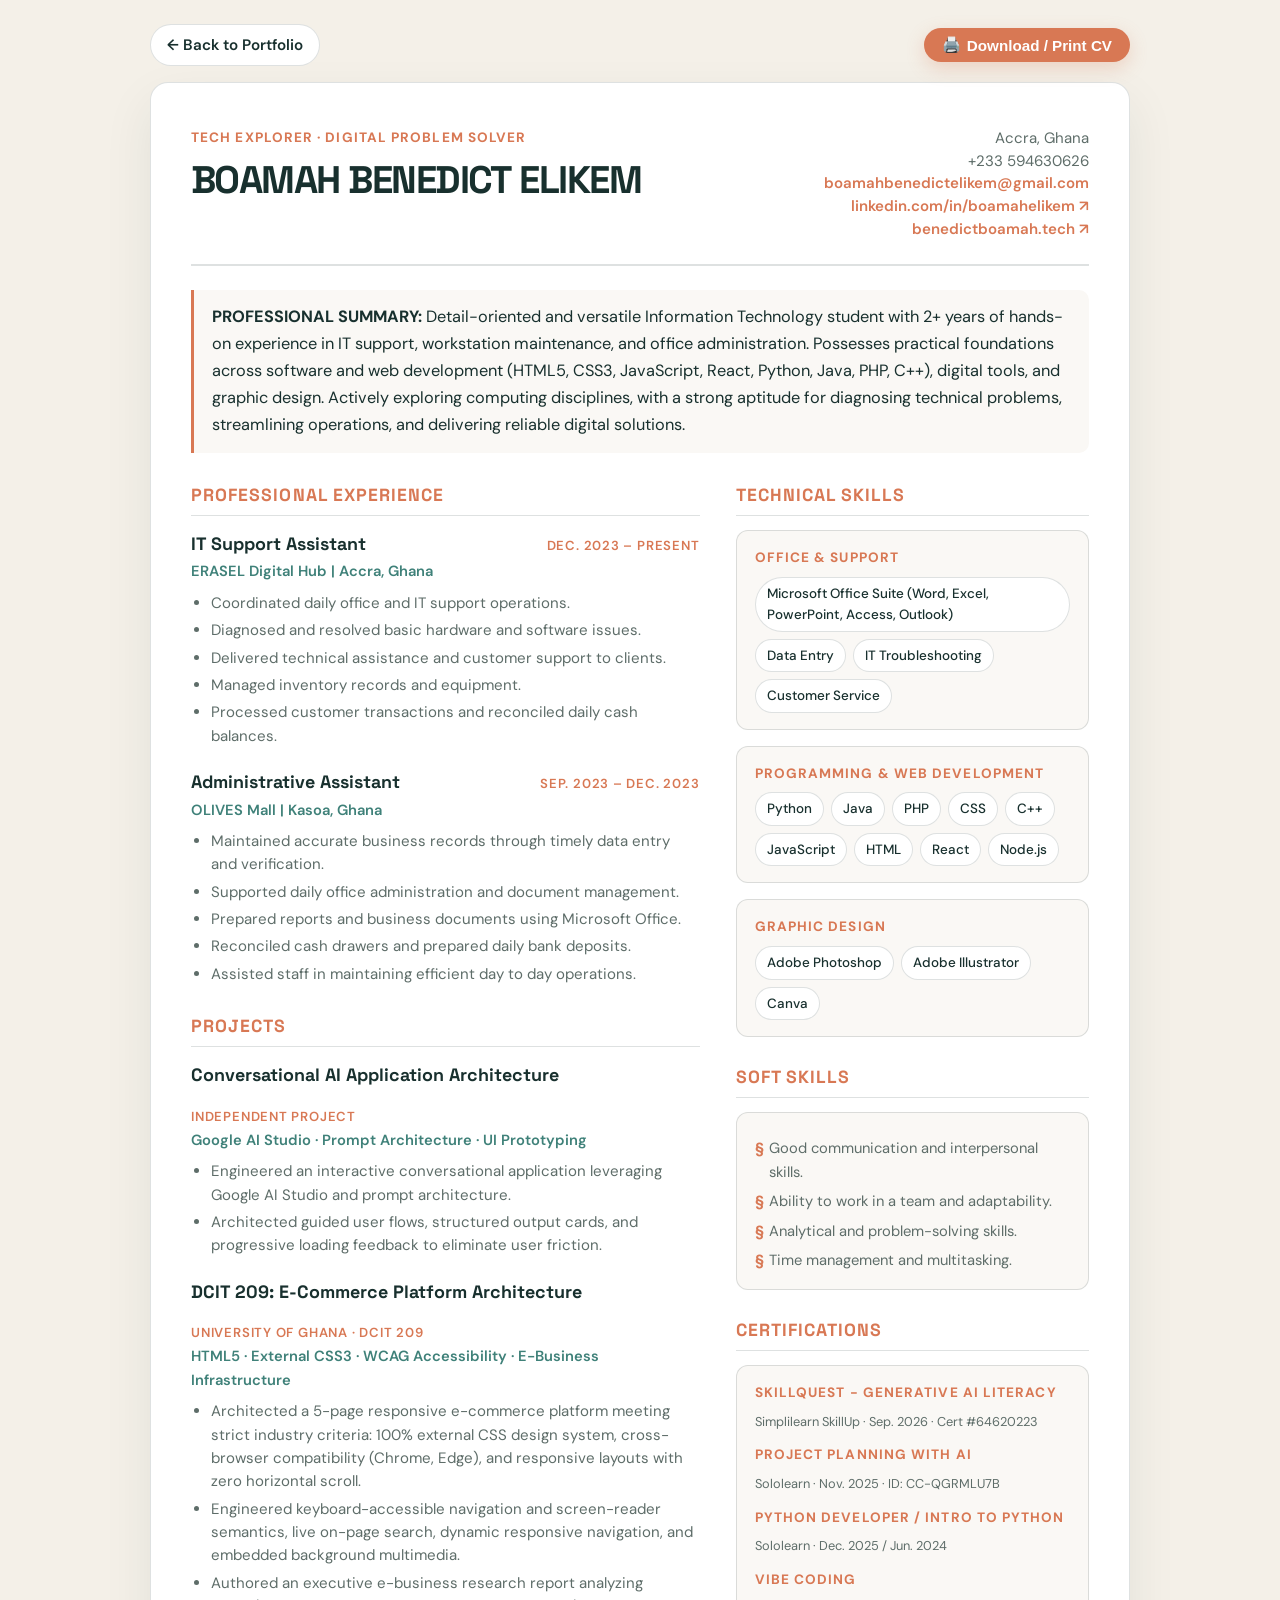
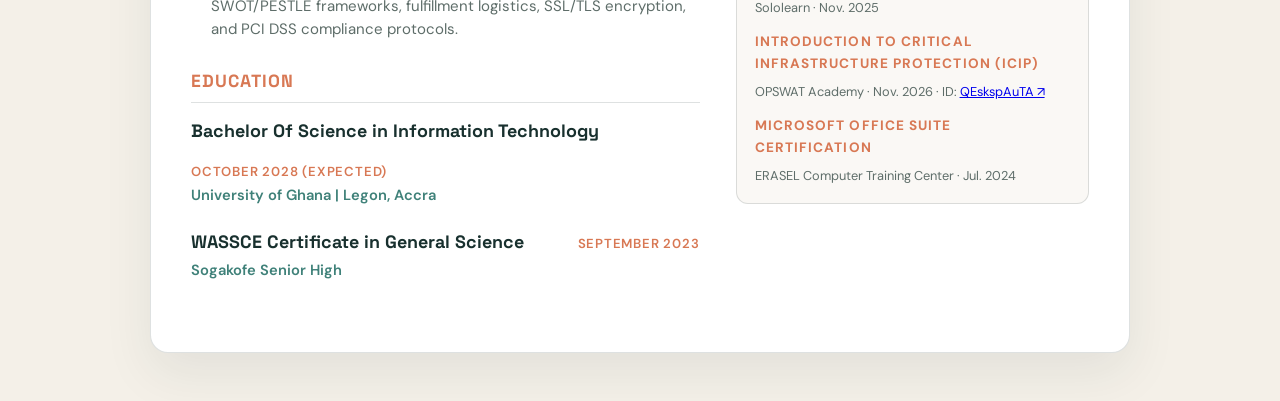
==== commit 286f305e: "Shorten title to Tech Explorer & Digital Problem Solver" ====
--- a/cv.html
+++ b/cv.html
@@ -4,15 +4,15 @@
 <head>
     <meta charset="UTF-8" />
     <meta name="viewport" content="width=device-width, initial-scale=1.0" />
-    <meta name="description" content="Curriculum Vitae of Boamah Benedict Elikem — Technology Explorer &amp; Digital Problem Solver based in Accra, Ghana." />
+    <meta name="description" content="Curriculum Vitae of Boamah Benedict Elikem — Tech Explorer &amp; Digital Problem Solver based in Accra, Ghana." />
     <title>Benedict Boamah Elikem | Crafting the Future of Tech</title>
 
     <!-- Favicon -->
     <link rel="icon" type="image/svg+xml" href="favicon.svg" />
 
     <!-- Open Graph & Social -->
-    <meta property="og:title" content="Boamah Benedict Elikem | Technology Explorer &amp; Digital Problem Solver" />
-    <meta property="og:description" content="Curriculum Vitae of Boamah Benedict Elikem — Technology Explorer &amp; Digital Problem Solver based in Accra, Ghana." />
+    <meta property="og:title" content="Boamah Benedict Elikem | Tech Explorer &amp; Digital Problem Solver" />
+    <meta property="og:description" content="Curriculum Vitae of Boamah Benedict Elikem — Tech Explorer &amp; Digital Problem Solver based in Accra, Ghana." />
     <meta property="og:image" content="https://benedictboamah.tech/profile-picture.png" />
     <meta property="og:url" content="https://benedictboamah.tech/cv.html" />
 
@@ -510,7 +510,7 @@
     <div class="page">
         <div class="top">
             <div>
-                <div class="role">Technology Explorer · Digital Problem Solver</div>
+                <div class="role">Tech Explorer · Digital Problem Solver</div>
                 <h1>Boamah Benedict Elikem</h1>
             </div>
             <div class="contact">
